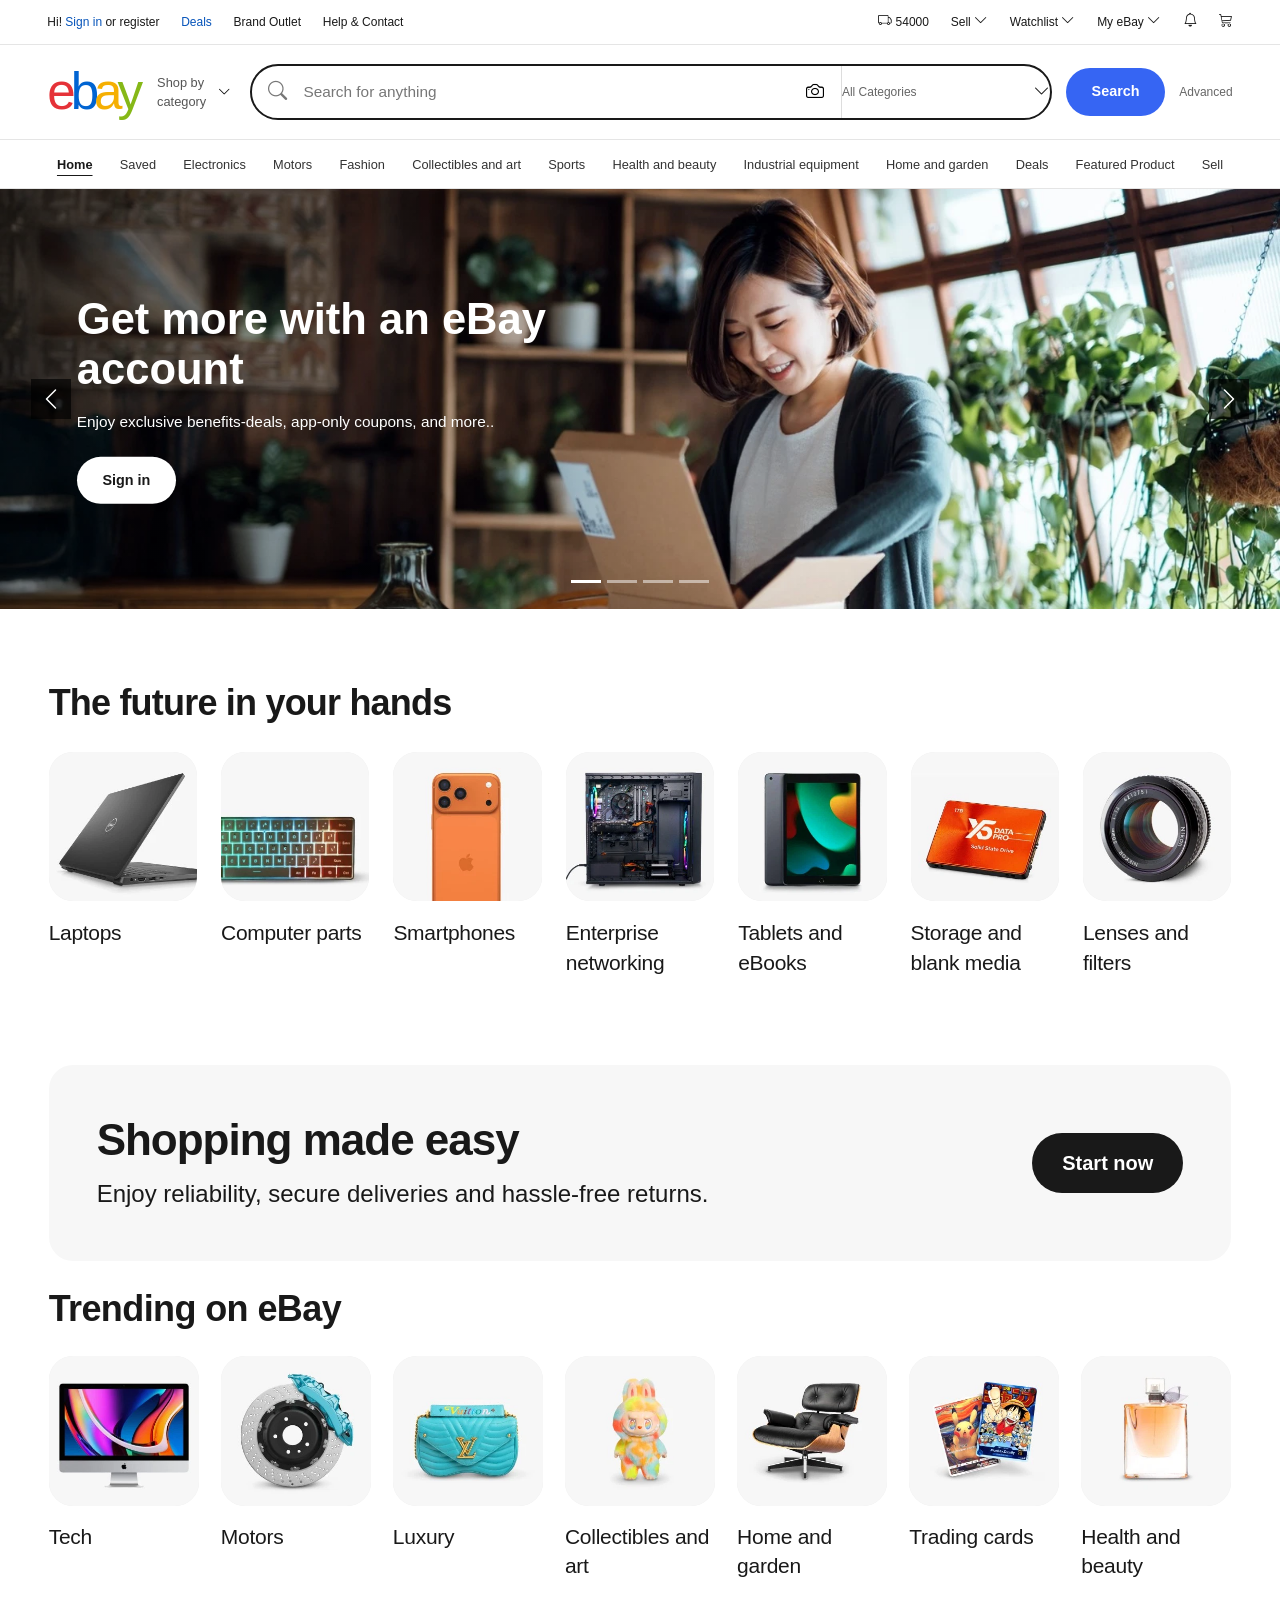
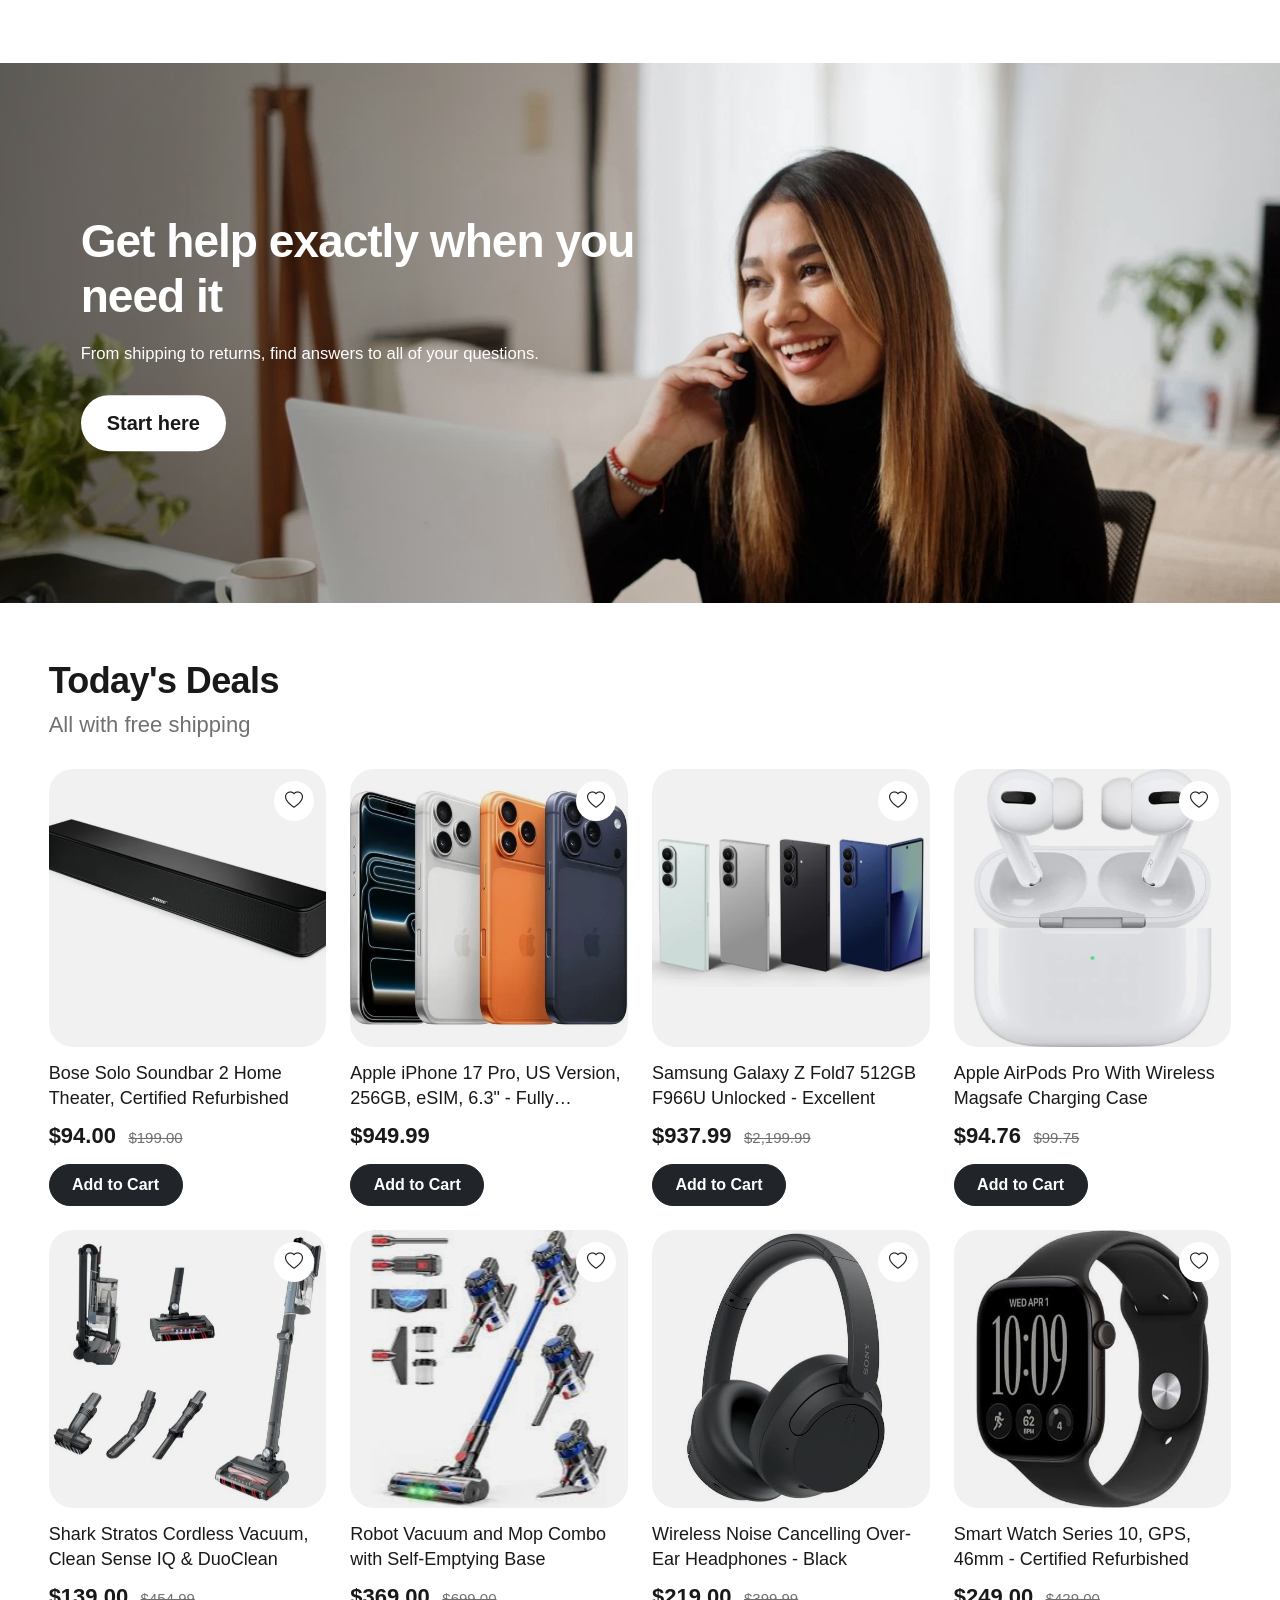
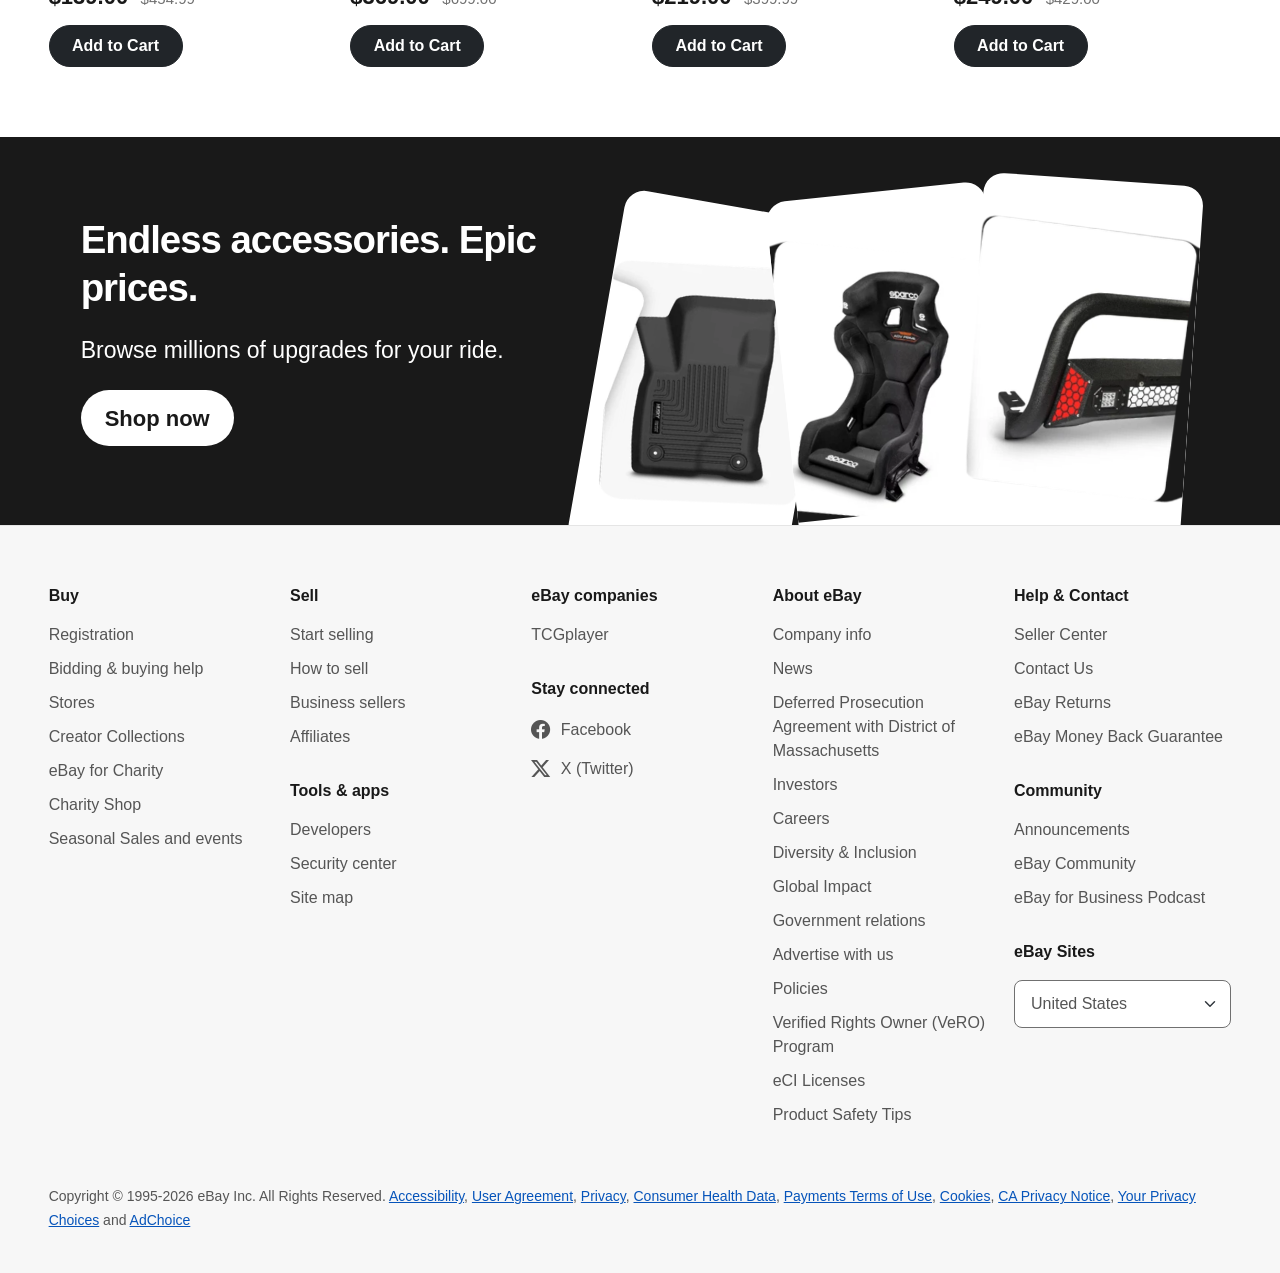
==== midterm/ASSIGNMENT 2/index.html @ c59de311 "[200~Task 1 - Mega-menu in your existing navbar" ====
<!doctype html>
<html lang="en">

<head>
  <meta charset="UTF-8" />

  <!-- Makes the page fit phone screens properly -->
  <meta name="viewport" content="width=device-width, initial-scale=1.0" />

  <!-- Text shown on the browser tab -->
  <title>eBay Header Design</title>

  <!-- Bootstrap: ready-made styles for the grid, navbar, carousel and buttons -->
  <link href="https://cdn.jsdelivr.net/npm/bootstrap@5.3.3/dist/css/bootstrap.min.css" rel="stylesheet" />

  <!-- Bootstrap Icons: the small icons (cart, bell, heart, etc.) -->
  <link rel="stylesheet" href="https://cdn.jsdelivr.net/npm/bootstrap-icons@1.11.3/font/bootstrap-icons.min.css" />

  <!-- Our own styles (all the custom design lives in this file) -->
  <link rel="stylesheet" href="style.css" />
</head>

<body>

  <!-- ===============================
       1. TOP BAR (sign in, deals, cart)
  ================================ -->
  <div class="top-bar">

    <!-- Left side links -->
    <div class="top-left">
      <span>Hi! <a href="#">Sign in</a> or <a href="#">register</a></span>
      <a href="index.html#deals">Deals</a>
      <a href="#">Brand Outlet</a>
      <a href="#">Help &amp; Contact</a>
    </div>

    <!-- Right side links and icons -->
    <div class="top-right">
      <span><i class="bi bi-truck"></i> 54000</span>
      <a href="#">Sell <i class="bi bi-chevron-down"></i></a>
      <a href="#">Watchlist <i class="bi bi-chevron-down"></i></a>
      <a href="#">My eBay <i class="bi bi-chevron-down"></i></a>
      <a href="#" aria-label="Notifications"><i class="bi bi-bell"></i></a>
      <a href="#" aria-label="Shopping cart"><i class="bi bi-cart3"></i></a>
    </div>
  </div>


  <!-- ===============================
       2. MAIN HEADER (logo + search)
  ================================ -->
  <div class="main-header">

    <!-- Logo: each letter has its own colour class -->
    <a href="index.html" class="ebay-logo" aria-label="eBay home">
      <span class="red">e</span><span class="blue">b</span><span class="yellow">a</span><span class="green">y</span>
    </a>

    <!-- "Shop by category" button -->
    <button class="category-button">
      <span>Shop by<br />category</span>
      <i class="bi bi-chevron-down"></i>
    </button>

    <!-- Search form -->
    <form class="search-area" action="#">

      <!-- The rounded search box (icon, text field, camera, dropdown) -->
      <div class="search-box">
        <i class="bi bi-search search-icon"></i>

        <input type="search" placeholder="Search for anything" aria-label="Search for anything" />

        <button type="button" class="camera-button" aria-label="Search by image">
          <i class="bi bi-camera"></i>
        </button>

        <select aria-label="Select category">
          <option>All Categories</option>
          <option>Electronics</option>
          <option>Fashion</option>
          <option>Home and Garden</option>
          <option>Sports</option>
        </select>

        <i class="bi bi-chevron-down select-arrow"></i>
      </div>

      <!-- Blue search button and the "Advanced" link -->
      <button type="submit" class="search-button">Search</button>
      <a href="#" class="advanced-link">Advanced</a>
    </form>
  </div>


  <!-- ===============================
       3. NAVIGATION BAR
       Full row on big screens, hamburger menu on tablets and phones
  ================================ -->
  <nav class="navbar navbar-expand-xl main-navbar" aria-label="Main navigation">
    <div class="container-fluid">

      <!-- The word "Menu" (only shown on small screens) -->
      <span class="navbar-text d-xl-none fw-bold">Menu</span>

      <!-- Hamburger button (only shown on small screens) -->
      <button class="navbar-toggler" type="button" data-bs-toggle="collapse"
        data-bs-target="#mainNavMenu" aria-controls="mainNavMenu"
        aria-expanded="false" aria-label="Toggle navigation">
        <span class="navbar-toggler-icon"></span>
      </button>

      <!-- The links. They hide inside the hamburger on small screens -->
      <div class="collapse navbar-collapse" id="mainNavMenu">
        <ul class="navbar-nav w-100 justify-content-xl-between">
          <!-- "active" underlines the page we are currently on -->
          <li class="nav-item"><a class="nav-link active" aria-current="page" href="index.html">Home</a></li>
          <li class="nav-item"><a class="nav-link" href="#">Saved</a></li>
          <li class="nav-item"><a class="nav-link" href="#">Electronics</a></li>
          <li class="nav-item"><a class="nav-link" href="#">Motors</a></li>
          <li class="nav-item"><a class="nav-link" href="#">Fashion</a></li>
          <li class="nav-item"><a class="nav-link" href="#">Collectibles and art</a></li>
          <li class="nav-item"><a class="nav-link" href="#">Sports</a></li>
          <li class="nav-item"><a class="nav-link" href="#">Health and beauty</a></li>
          <li class="nav-item"><a class="nav-link" href="#">Industrial equipment</a></li>
          <li class="nav-item"><a class="nav-link" href="#">Home and garden</a></li>
          <li class="nav-item"><a class="nav-link" href="index.html#deals">Deals</a></li>
          <li class="nav-item"><a class="nav-link" href="product.html">Featured Product</a></li>
          <li class="nav-item"><a class="nav-link" href="#">Sell</a></li>
        </ul>
      </div>
    </div>
  </nav>


  <!-- ===============================
       4. IMAGE SLIDER (carousel)
       Changes slide automatically every 3 seconds
  ================================ -->
  <section class="hero-slider">
    <div id="ebayCarousel" class="carousel slide" data-bs-ride="carousel" data-bs-interval="3000">

      <!-- The little dots at the bottom (one per slide) -->
      <div class="carousel-indicators">
        <button type="button" data-bs-target="#ebayCarousel" data-bs-slide-to="0" class="active" aria-current="true" aria-label="Slide 1"></button>
        <button type="button" data-bs-target="#ebayCarousel" data-bs-slide-to="1" aria-label="Slide 2"></button>
        <button type="button" data-bs-target="#ebayCarousel" data-bs-slide-to="2" aria-label="Slide 3"></button>
        <button type="button" data-bs-target="#ebayCarousel" data-bs-slide-to="3" aria-label="Slide 4"></button>
      </div>

      <!-- The slides -->
      <div class="carousel-inner">

        <!-- Slide 1 (the one with class "active" is shown first) -->
        <div class="carousel-item active">
          <div class="slide">
            <img src="assets/img1.webp" class="d-block w-100" alt="Featured shopping deals" />
            <!-- Dark layer so the white text is easy to read -->
            <div class="overlay"></div>
            <!-- Text and button on top of the image -->
            <div class="slide-content light-text">
              <h2>Get more with an eBay account</h2>
              <p>Enjoy exclusive benefits-deals, app-only coupons, and more..</p>
              <a href="#" class="slide-btn btn-white-pill">Sign in</a>
            </div>
          </div>
        </div>

        <!-- Slide 2 -->
        <div class="carousel-item">
          <div class="slide">
            <img src="assets/img2.webp" class="d-block w-100" alt="Featured shopping deals" />
            <div class="overlay"></div>
            <div class="slide-content light-text">
              <h2>10% off used parts and more</h2>
              <p>Score savings on select used gear for your ride.</p>
              <a href="#" class="slide-btn btn-white-pill">Get the coupon</a>
            </div>
          </div>
        </div>

        <!-- Slide 3 -->
        <div class="carousel-item">
          <div class="slide">
            <img src="assets/img3.webp" class="d-block w-100" alt="Featured shopping deals" />
            <div class="overlay"></div>
            <div class="slide-content light-text">
              <h2>10% off used parts and more</h2>
              <p>Score savings on select used gear for your ride.</p>
              <a href="#" class="slide-btn btn-white-pill">Get the coupon</a>
            </div>
          </div>
        </div>

        <!-- Slide 4 -->
        <div class="carousel-item">
          <div class="slide">
            <img src="assets/img5.webp" class="d-block w-100" alt="Featured shopping deals" />
            <div class="overlay"></div>
            <div class="slide-content light-text">
              <h2>There's a deal for you, too</h2>
              <p>Don't miss a chance to save on items you've been looking for.</p>
              <a href="#" class="slide-btn btn-white-pill">Explore now</a>
            </div>
          </div>
        </div>
      </div>

      <!-- Left arrow -->
      <button class="carousel-control-prev" type="button" data-bs-target="#ebayCarousel" data-bs-slide="prev">
        <span class="carousel-control-prev-icon" aria-hidden="true"></span>
        <span class="visually-hidden">Previous</span>
      </button>

      <!-- Right arrow -->
      <button class="carousel-control-next" type="button" data-bs-target="#ebayCarousel" data-bs-slide="next">
        <span class="carousel-control-next-icon" aria-hidden="true"></span>
        <span class="visually-hidden">Next</span>
      </button>
    </div>
  </section>


  <!-- ===============================
       5. "THE FUTURE IN YOUR HANDS" (7 category pictures)
       Each category = image box + name
  ================================ -->
  <section class="future-section">
    <h2 class="future-title">The future in your hands</h2>

    <div class="future-categories">

      <a href="#" class="future-category">
        <div class="future-image"><img src="assets/p1.webp" alt="Laptops"></div>
        <h3>Laptops</h3>
      </a>

      <a href="#" class="future-category">
        <div class="future-image"><img src="assets/p2.webp" alt="Computer parts"></div>
        <h3>Computer parts</h3>
      </a>

      <a href="#" class="future-category">
        <div class="future-image"><img src="assets/p3.webp" alt="Smartphones"></div>
        <h3>Smartphones</h3>
      </a>

      <a href="#" class="future-category">
        <div class="future-image"><img src="assets/p4.webp" alt="Enterprise networking"></div>
        <h3>Enterprise networking</h3>
      </a>

      <a href="#" class="future-category">
        <div class="future-image"><img src="assets/p5.webp" alt="Tablets and eBooks"></div>
        <h3>Tablets and eBooks</h3>
      </a>

      <a href="#" class="future-category">
        <div class="future-image"><img src="assets/p6.webp" alt="Storage and blank media"></div>
        <h3>Storage and blank media</h3>
      </a>

      <a href="#" class="future-category">
        <div class="future-image"><img src="assets/p7.webp" alt="Lenses and filters"></div>
        <h3>Lenses and filters</h3>
      </a>

    </div>
  </section>


  <!-- ===============================
       6. "SHOPPING MADE EASY" grey banner
  ================================ -->
  <section class="shopping-section">
    <div class="shopping-banner">

      <div class="shopping-text">
        <h2>Shopping made easy</h2>
        <p>Enjoy reliability, secure deliveries and hassle-free returns.</p>
      </div>

      <a href="#" class="shopping-button">Start now</a>
    </div>
  </section>


  <!-- ===============================
       7. "TRENDING ON EBAY" (7 category pictures)
  ================================ -->
  <section class="trending-section">
    <h2 class="trending-title">Trending on eBay</h2>

    <div class="trending-grid">

      <a href="#" class="trending-card">
        <div class="trending-image"><img src="assets/Tech.webp" alt="Tech"></div>
        <h3>Tech</h3>
      </a>

      <a href="#" class="trending-card">
        <div class="trending-image"><img src="assets/motors.webp" alt="Motors"></div>
        <h3>Motors</h3>
      </a>

      <a href="#" class="trending-card">
        <div class="trending-image"><img src="assets/luxuary.webp" alt="Luxury"></div>
        <h3>Luxury</h3>
      </a>

      <a href="#" class="trending-card">
        <div class="trending-image"><img src="assets/collectibles.webp" alt="Collectibles and art"></div>
        <h3>Collectibles and art</h3>
      </a>

      <a href="#" class="trending-card">
        <div class="trending-image"><img src="assets/home.webp" alt="Home and garden"></div>
        <h3>Home and garden</h3>
      </a>

      <a href="#" class="trending-card">
        <div class="trending-image"><img src="assets/cards.webp" alt="Trading cards"></div>
        <h3>Trading cards</h3>
      </a>

      <a href="#" class="trending-card">
        <div class="trending-image"><img src="assets/beauty.webp" alt="Health and beauty"></div>
        <h3>Health and beauty</h3>
      </a>

    </div>
  </section>


  <!-- ===============================
       8. "GET HELP" BANNER (photo with text on top)
  ================================ -->
  <section class="help-banner">

    <!-- Background photo -->
    <img src="assets/Banner.webp" class="help-banner-img"
      alt="Smiling woman talking on the phone in front of a laptop" />

    <!-- Dark layer so the white text stays readable -->
    <div class="help-banner-overlay"></div>

    <!-- Text on top of the photo -->
    <div class="help-banner-content">
      <h2>Get help exactly when you need it</h2>
      <p>From shipping to returns, find answers to all of your questions.</p>
      <a href="#" class="help-banner-button">Start here</a>
    </div>
  </section>


  <!-- ===============================
       9. TODAY'S DEALS
       Bootstrap grid: 2 columns on phones, 3 on tablets, 4 on desktop
       (id="deals" lets the "Deals" links jump to this section)
  ================================ -->
  <section class="deals-section" id="deals">
    <h2 class="deals-title">Today's Deals</h2>
    <p class="deals-subtitle">All with free shipping</p>

    <div class="row row-cols-2 row-cols-md-3 row-cols-lg-4 g-3 g-md-4">

      <!-- Deal 1 (every deal card has the same parts:
           image + heart button, name, price, Add to Cart button) -->
      <div class="col">
        <div class="deal-card">
          <div class="deal-image">
            <a href="product.html"><img src="assets/a/p1.webp" alt="Bose Solo Soundbar 2" /></a>
            <button class="deal-heart" type="button" aria-label="Add to watchlist"><i class="bi bi-heart"></i></button>
          </div>
          <h3 class="deal-name">
            <a href="product.html">Bose Solo Soundbar 2 Home Theater, Certified Refurbished</a>
          </h3>
          <p class="deal-price">
            <span class="deal-current">$94.00</span>
            <span class="deal-old">$199.00</span>
          </p>
          <button class="btn btn-dark rounded-pill deal-cart-btn" type="button">Add to Cart</button>
        </div>
      </div>

      <!-- Deal 2 (no old price, so no crossed-out number) -->
      <div class="col">
        <div class="deal-card">
          <div class="deal-image">
            <a href="product.html"><img src="assets/a/p2.webp" alt="Apple iPhone 17 Pro" /></a>
            <button class="deal-heart" type="button" aria-label="Add to watchlist"><i class="bi bi-heart"></i></button>
          </div>
          <h3 class="deal-name">
            <a href="product.html">Apple iPhone 17 Pro, US Version, 256GB, eSIM, 6.3" - Fully Unlocked</a>
          </h3>
          <p class="deal-price">
            <span class="deal-current">$949.99</span>
          </p>
          <button class="btn btn-dark rounded-pill deal-cart-btn" type="button">Add to Cart</button>
        </div>
      </div>

      <!-- Deal 3 -->
      <div class="col">
        <div class="deal-card">
          <div class="deal-image">
            <a href="product.html"><img src="assets/a/p3.webp" alt="Samsung Galaxy Z Fold7" /></a>
            <button class="deal-heart" type="button" aria-label="Add to watchlist"><i class="bi bi-heart"></i></button>
          </div>
          <h3 class="deal-name">
            <a href="product.html">Samsung Galaxy Z Fold7 512GB F966U Unlocked - Excellent</a>
          </h3>
          <p class="deal-price">
            <span class="deal-current">$937.99</span>
            <span class="deal-old">$2,199.99</span>
          </p>
          <button class="btn btn-dark rounded-pill deal-cart-btn" type="button">Add to Cart</button>
        </div>
      </div>

      <!-- Deal 4 -->
      <div class="col">
        <div class="deal-card">
          <div class="deal-image">
            <a href="product.html"><img src="assets/a/p4.webp" alt="Apple AirPods Pro" /></a>
            <button class="deal-heart" type="button" aria-label="Add to watchlist"><i class="bi bi-heart"></i></button>
          </div>
          <h3 class="deal-name">
            <a href="product.html">Apple AirPods Pro With Wireless Magsafe Charging Case</a>
          </h3>
          <p class="deal-price">
            <span class="deal-current">$94.76</span>
            <span class="deal-old">$99.75</span>
          </p>
          <button class="btn btn-dark rounded-pill deal-cart-btn" type="button">Add to Cart</button>
        </div>
      </div>

      <!-- Deal 5 -->
      <div class="col">
        <div class="deal-card">
          <div class="deal-image">
            <a href="product.html"><img src="assets/a/p5.webp" alt="Shark Stratos Cordless Vacuum" /></a>
            <button class="deal-heart" type="button" aria-label="Add to watchlist"><i class="bi bi-heart"></i></button>
          </div>
          <h3 class="deal-name">
            <a href="product.html">Shark Stratos Cordless Vacuum, Clean Sense IQ &amp; DuoClean</a>
          </h3>
          <p class="deal-price">
            <span class="deal-current">$139.00</span>
            <span class="deal-old">$454.99</span>
          </p>
          <button class="btn btn-dark rounded-pill deal-cart-btn" type="button">Add to Cart</button>
        </div>
      </div>

      <!-- Deal 6 -->
      <div class="col">
        <div class="deal-card">
          <div class="deal-image">
            <a href="product.html"><img src="assets/a/p6.jpg" alt="Robot Vacuum" /></a>
            <button class="deal-heart" type="button" aria-label="Add to watchlist"><i class="bi bi-heart"></i></button>
          </div>
          <h3 class="deal-name">
            <a href="product.html">Robot Vacuum and Mop Combo with Self-Emptying Base</a>
          </h3>
          <p class="deal-price">
            <span class="deal-current">$369.00</span>
            <span class="deal-old">$699.00</span>
          </p>
          <button class="btn btn-dark rounded-pill deal-cart-btn" type="button">Add to Cart</button>
        </div>
      </div>

      <!-- Deal 7 -->
      <div class="col">
        <div class="deal-card">
          <div class="deal-image">
            <a href="product.html"><img src="assets/a/p9.jpg" alt="Wireless Headphones" /></a>
            <button class="deal-heart" type="button" aria-label="Add to watchlist"><i class="bi bi-heart"></i></button>
          </div>
          <h3 class="deal-name">
            <a href="product.html">Wireless Noise Cancelling Over-Ear Headphones - Black</a>
          </h3>
          <p class="deal-price">
            <span class="deal-current">$219.00</span>
            <span class="deal-old">$399.99</span>
          </p>
          <button class="btn btn-dark rounded-pill deal-cart-btn" type="button">Add to Cart</button>
        </div>
      </div>

      <!-- Deal 8 -->
      <div class="col">
        <div class="deal-card">
          <div class="deal-image">
            <a href="product.html"><img src="assets/a/p8.jpg" alt="Smart Watch" /></a>
            <button class="deal-heart" type="button" aria-label="Add to watchlist"><i class="bi bi-heart"></i></button>
          </div>
          <h3 class="deal-name">
            <a href="product.html">Smart Watch Series 10, GPS, 46mm - Certified Refurbished</a>
          </h3>
          <p class="deal-price">
            <span class="deal-current">$249.00</span>
            <span class="deal-old">$429.00</span>
          </p>
          <button class="btn btn-dark rounded-pill deal-cart-btn" type="button">Add to Cart</button>
        </div>
      </div>

    </div>
  </section>


  <!-- ===============================
       10. CAR ACCESSORIES BANNER (just above the footer)
  ================================ -->
  <section class="auto-banner">

    <!-- Text on the left -->
    <div class="auto-banner-content">
      <h2>Endless accessories. Epic prices.</h2>
      <p>Browse millions of upgrades for your ride.</p>
      <a href="#" class="auto-shop-button">Shop now</a>
    </div>

    <!-- Three tilted product cards on the right -->
    <div class="auto-products">
      <div class="auto-product auto-product-one"><img src="assets/floor_mat.png" alt="Automotive accessory"></div>
      <div class="auto-product auto-product-two"><img src="assets/seat.png" alt="Car floor mats"></div>
      <div class="auto-product auto-product-three"><img src="assets/bull_bar.png" alt="Vehicle front accessories"></div>
    </div>
  </section>


  <!-- ===============================
       11. FOOTER
       Bootstrap grid: 1 column on phones, 2 on tablets, 5 on desktop
  ================================ -->
  <footer class="site-footer">

    <div class="row row-cols-1 row-cols-sm-2 row-cols-lg-5 g-4">

      <!-- Column 1: Buy -->
      <div class="col">
        <h3 class="footer-heading">Buy</h3>
        <ul class="footer-links">
          <li><a href="#">Registration</a></li>
          <li><a href="#">Bidding &amp; buying help</a></li>
          <li><a href="#">Stores</a></li>
          <li><a href="#">Creator Collections</a></li>
          <li><a href="#">eBay for Charity</a></li>
          <li><a href="#">Charity Shop</a></li>
          <li><a href="#">Seasonal Sales and events</a></li>
        </ul>
      </div>

      <!-- Column 2: Sell + Tools & apps -->
      <div class="col">
        <h3 class="footer-heading">Sell</h3>
        <ul class="footer-links">
          <li><a href="#">Start selling</a></li>
          <li><a href="#">How to sell</a></li>
          <li><a href="#">Business sellers</a></li>
          <li><a href="#">Affiliates</a></li>
        </ul>

        <h3 class="footer-heading footer-heading-spaced">Tools &amp; apps</h3>
        <ul class="footer-links">
          <li><a href="#">Developers</a></li>
          <li><a href="#">Security center</a></li>
          <li><a href="#">Site map</a></li>
        </ul>
      </div>

      <!-- Column 3: eBay companies + Stay connected -->
      <div class="col">
        <h3 class="footer-heading">eBay companies</h3>
        <ul class="footer-links">
          <li><a href="#">TCGplayer</a></li>
        </ul>

        <h3 class="footer-heading footer-heading-spaced">Stay connected</h3>
        <ul class="footer-links">
          <li><a href="#"><i class="bi bi-facebook footer-social-icon"></i> Facebook</a></li>
          <li><a href="#"><i class="bi bi-twitter-x footer-social-icon"></i> X (Twitter)</a></li>
        </ul>
      </div>

      <!-- Column 4: About eBay -->
      <div class="col">
        <h3 class="footer-heading">About eBay</h3>
        <ul class="footer-links">
          <li><a href="#">Company info</a></li>
          <li><a href="#">News</a></li>
          <li><a href="#">Deferred Prosecution Agreement with District of Massachusetts</a></li>
          <li><a href="#">Investors</a></li>
          <li><a href="#">Careers</a></li>
          <li><a href="#">Diversity &amp; Inclusion</a></li>
          <li><a href="#">Global Impact</a></li>
          <li><a href="#">Government relations</a></li>
          <li><a href="#">Advertise with us</a></li>
          <li><a href="#">Policies</a></li>
          <li><a href="#">Verified Rights Owner (VeRO) Program</a></li>
          <li><a href="#">eCI Licenses</a></li>
          <li><a href="#">Product Safety Tips</a></li>
        </ul>
      </div>

      <!-- Column 5: Help & Contact + Community + eBay Sites -->
      <div class="col">
        <h3 class="footer-heading">Help &amp; Contact</h3>
        <ul class="footer-links">
          <li><a href="#">Seller Center</a></li>
          <li><a href="#">Contact Us</a></li>
          <li><a href="#">eBay Returns</a></li>
          <li><a href="#">eBay Money Back Guarantee</a></li>
        </ul>

        <h3 class="footer-heading footer-heading-spaced">Community</h3>
        <ul class="footer-links">
          <li><a href="#">Announcements</a></li>
          <li><a href="#">eBay Community</a></li>
          <li><a href="#">eBay for Business Podcast</a></li>
        </ul>

        <h3 class="footer-heading footer-heading-spaced">eBay Sites</h3>
        <select class="form-select footer-country" aria-label="Choose your country">
          <option>United States</option>
          <option>United Kingdom</option>
          <option>Canada</option>
          <option>Australia</option>
          <option>Germany</option>
        </select>
      </div>

    </div>

    <!-- Copyright line at the very bottom -->
    <p class="footer-copyright">
      Copyright &copy; 1995-2026 eBay Inc. All Rights Reserved.
      <a href="#">Accessibility</a>,
      <a href="#">User Agreement</a>,
      <a href="#">Privacy</a>,
      <a href="#">Consumer Health Data</a>,
      <a href="#">Payments Terms of Use</a>,
      <a href="#">Cookies</a>,
      <a href="#">CA Privacy Notice</a>,
      <a href="#">Your Privacy Choices</a>
      and <a href="#">AdChoice</a>
    </p>
  </footer>

  <!-- Bootstrap JavaScript: makes the hamburger menu and carousel work -->
  <script src="https://cdn.jsdelivr.net/npm/bootstrap@5.3.3/dist/js/bootstrap.bundle.min.js"></script>
</body>
</html>
---- midterm/ASSIGNMENT 2/style.css ----
/* =========================================
   1. GENERAL SETTINGS
   Rules that apply to the whole website
========================================= */

/* Makes width/height include padding and border (easier sizing) */
* {
  box-sizing: border-box;
}

body {
  margin: 0;                                /* remove default page margin */
  font-family: Arial, Helvetica, sans-serif;
  color: #191919;                           /* dark grey text */
  background: #fff;
  max-width: 100%;
}

/* Links take the colour of their parent and have no underline... */
a {
  color: inherit;
  text-decoration: none;
}

/* ...until you hover over them */
a:hover {
  text-decoration: underline;
}

/* Buttons, inputs and dropdowns use the same font as the page */
button,
input,
select {
  font: inherit;
}

/* The three header parts always stretch the full width */
.top-bar,
.main-header,
.main-navbar {
  width: 100%;
  min-width: 0;
}


/* =========================================
   2. TOP BAR (sign in, deals, cart)
========================================= */

.top-bar {
  min-height: 2.8rem;
  padding: 0.6rem 3.7%;

  /* Put left links and right links on one row, spread apart */
  display: flex;
  align-items: center;
  justify-content: space-between;
  flex-wrap: wrap;
  gap: 0.75rem;

  border-bottom: 1px solid #e5e5e5;
  font-size: clamp(0.75rem, 0.9vw, 1rem);   /* text size grows/shrinks with screen */
}

.top-left,
.top-right {
  display: flex;
  align-items: center;
  flex-wrap: wrap;
  gap: clamp(0.6rem, 1.7vw, 2rem);          /* space between links */
}

/* The "Sign in" link is blue */
.top-left a:first-of-type {
  color: #0654ba;
}

.top-right i {
  font-size: 1.15em;
}

/* Small laptops and tablets */
@media (max-width: 65rem) {
  .top-bar {
    padding-inline: 3%;
  }
}

/* Phones: stack left and right links on top of each other */
@media (max-width: 40rem) {
  .top-bar {
    align-items: flex-start;
    flex-direction: column;
  }

  .top-left,
  .top-right {
    gap: 0.8rem;
  }
}

/* Very narrow phones */
@media (max-width: 22rem) {
  .top-left,
  .top-right {
    gap: 0.5rem;
    font-size: 0.75rem;
  }
}


/* =========================================
   3. MAIN HEADER (logo, category button, search)
========================================= */

.main-header {
  padding: 1.2rem 3.7%;
  display: flex;
  align-items: center;
  gap: clamp(0.75rem, 1.5vw, 1.5rem);
  border-bottom: 1px solid #e5e5e5;
}

/* ----- eBay logo ----- */
.ebay-logo {
  display: flex;
  align-items: center;
  flex-shrink: 0;                           /* never let the logo get squashed */

  font-size: clamp(2.5rem, 4vw, 4.5rem);
  font-weight: 500;
  letter-spacing: -0.1em;                   /* pulls the letters closer */
  line-height: 1;
}

/* Each letter has its own brand colour */
.ebay-logo .red    { color: #e53238; }
.ebay-logo .blue   { color: #0064d2; }
.ebay-logo .yellow { color: #f5af02; }
.ebay-logo .green  { color: #86b817; }

/* ----- "Shop by category" button ----- */
.category-button {
  display: flex;
  align-items: center;
  gap: 0.75rem;
  flex-shrink: 0;

  padding: 0;
  border: none;
  background: #fff;
  color: #555;
  font-size: clamp(0.8rem, 1vw, 1rem);
  text-align: left;
  cursor: pointer;
}

.category-button i {
  color: #000;
}

/* ----- Search area (box + button + Advanced link) ----- */
.search-area {
  display: flex;
  align-items: center;
  gap: clamp(0.5rem, 1.1vw, 1.25rem);
  flex: 1 1 0;                              /* takes all the remaining space */
  min-width: 0;
}

/* The rounded white search box with a dark border */
.search-box {
  display: flex;
  align-items: center;
  flex: 1 1 0;
  min-width: 0;
  min-height: 3.5rem;

  border: 2px solid #191919;
  border-radius: 100vw;                     /* fully rounded ends */
  overflow: hidden;
}

/* Magnifying glass icon */
.search-icon {
  flex-shrink: 0;
  margin: 0 1rem;
  color: #777;
  font-size: 1.2rem;
}

/* The text field the user types into */
.search-box input {
  flex: 1 1 0;
  width: 0;
  min-width: 0;
  padding: 0.5rem 0;

  border: none;
  outline: none;
  background: transparent;
  font-size: clamp(0.9rem, 1.2vw, 1.4rem);
}

.search-box input::placeholder {
  color: #777;
  opacity: 1;
}

/* Camera button (search by image) */
.camera-button {
  align-self: stretch;                      /* as tall as the search box */
  flex-shrink: 0;

  padding: 0 clamp(0.6rem, 1.3vw, 1.5rem);
  border: none;
  border-right: 1px solid #ddd;             /* thin line on its right side */
  background: #fff;
  font-size: clamp(1rem, 1.4vw, 1.5rem);
  cursor: pointer;
}

/* "All Categories" dropdown inside the search box */
.search-box select {
  width: 100%;
  min-width: 0;
  max-width: 12rem;

  border: none;
  outline: none;
  appearance: none;                         /* hides the browser's own arrow */
  background: #fff;
  color: #666;
  font-size: clamp(0.75rem, 0.9vw, 1rem);
  cursor: pointer;
}

/* Our own arrow icon for the dropdown (clicks pass through it) */
.select-arrow {
  flex-shrink: 0;
  pointer-events: none;
}

/* Blue "Search" button */
.search-button {
  flex: 0 1 auto;
  min-width: max-content;

  padding: 0.9em clamp(1rem, 2vw, 2.2rem);
  border: none;
  border-radius: 100vw;
  background: #3665f3;
  color: #fff;
  font-size: clamp(0.9rem, 1.1vw, 1.25rem);
  font-weight: bold;
  cursor: pointer;
}

.search-button:hover {
  background: #2454d8;                      /* darker blue on hover */
}

/* "Advanced" link */
.advanced-link {
  flex-shrink: 0;
  color: #666;
  font-size: clamp(0.75rem, 0.9vw, 1rem);
  white-space: nowrap;                      /* never wrap onto two lines */
}

/* Small laptops and tablets: search drops to its own full-width row */
@media (max-width: 65rem) {
  .main-header {
    flex-wrap: wrap;
  }

  .search-area {
    flex-basis: 100%;
  }
}

/* Phones */
@media (max-width: 40rem) {
  .main-header {
    gap: 1rem;
    padding: 1rem 4%;
  }

  .ebay-logo {
    font-size: clamp(2.5rem, 12vw, 3.5rem);
  }

  .category-button {
    font-size: 0.85rem;
  }

  .search-area {
    flex-wrap: wrap;
    gap: 0.65rem;
  }

  .search-box {
    flex-basis: 100%;
    min-height: 3rem;
  }

  .search-icon {
    margin-inline: 0.75rem;
  }

  .search-box input {
    font-size: 1rem;
  }

  .camera-button {
    padding-inline: 0.75rem;
  }

  .search-box select {
    max-width: 6.5rem;
    font-size: 0.75rem;
  }

  .search-button {
    flex: 1 1 auto;
  }

  .advanced-link {
    font-size: 0.85rem;
  }
}

/* Very narrow phones */
@media (max-width: 22rem) {
  .search-icon {
    margin-inline: 0.6rem;
  }

  .search-box input {
    font-size: 0.85rem;
  }
}


/* =========================================
   4. NAVIGATION BAR (Bootstrap navbar)
========================================= */

.main-navbar {
  padding: 0.4rem 3.7%;
  border-bottom: 1px solid #e5e5e5;

  /* Bootstrap colour settings for this navbar */
  --bs-navbar-color: #333;
  --bs-navbar-hover-color: #0654ba;
  --bs-navbar-active-color: #191919;
  --bs-navbar-nav-link-padding-x: 0.6rem;
}

/* Line the navbar up with the header above it */
.main-navbar > .container-fluid {
  padding-inline: 0;
}

.main-navbar .nav-link {
  font-size: clamp(0.8rem, 1vw, 1.05rem);
  white-space: nowrap;
}

/* The page we are on gets bold text and an underline */
.main-navbar .nav-link.active {
  font-weight: 700;
  text-decoration: underline;
  text-underline-offset: 6px;
}

/* Hamburger button styling */
.main-navbar .navbar-toggler {
  border-color: #191919;
}

.main-navbar .navbar-toggler:focus {
  box-shadow: 0 0 0 0.2rem rgba(54, 101, 243, 0.35);   /* blue glow when clicked */
}

/* Small laptops and tablets */
@media (max-width: 65rem) {
  .main-navbar {
    padding-inline: 3%;
  }
}

/* Phones */
@media (max-width: 40rem) {
  .main-navbar {
    padding-inline: 4%;
  }
}

/* When the hamburger menu is used (below the XL breakpoint) */
@media (max-width: 1199.98px) {
  .main-navbar .navbar-collapse {
    margin-top: 0.5rem;
    border-top: 1px solid #e5e5e5;
  }

  .main-navbar .nav-link {
    padding: 0.7rem 0.25rem;
    font-size: 1rem;
    border-bottom: 1px solid #f0f0f0;
  }
}


/* =========================================
   5. IMAGE SLIDER (carousel)
========================================= */

/* Make the slider touch the edges of the screen */
.hero-slider {
  max-width: none;
  margin: 0;
  padding: 0;
}

.hero-slider .carousel {
  overflow: hidden;
  border-radius: 0;
}

/* Slide images: fixed height, cropped to fill the space */
.hero-slider .carousel-item img {
  display: block;
  width: 100%;
  height: 420px;
  object-fit: cover;
}

/* Left and right arrow areas */
.hero-slider .carousel-control-prev,
.hero-slider .carousel-control-next {
  width: 8%;
  opacity: 1;                               /* always visible */
  z-index: 2;
}

/* The arrow icons: dark square boxes */
.hero-slider .carousel-control-prev-icon,
.hero-slider .carousel-control-next-icon {
  width: 40px;
  height: 40px;
  background-color: rgba(0, 0, 0, 0.65);
  background-size: 60%;
  border-radius: 0;
}

/* Wrapper around one slide (lets text sit on top of the image) */
.hero-slider .slide {
  position: relative;
  overflow: hidden;
}

/* Dark fade on the left so the white text is readable */
.hero-slider .overlay {
  position: absolute;
  inset: 0;                                 /* cover the whole slide */
  background: linear-gradient(90deg, rgba(0, 0, 0, 0.45), rgba(0, 0, 0, 0) 65%);
  z-index: 1;
}

/* Text block on top of the image */
.slide-content {
  position: absolute;
  top: 50%;
  left: 6%;
  transform: translateY(-50%);              /* centers it vertically */
  max-width: 45%;
  z-index: 2;                               /* above the dark overlay */
  text-align: left;
}

.slide-content h2 {
  margin: 0 0 1rem;
  font-size: clamp(1.6rem, 3.4vw, 3.4rem);
  font-weight: 800;
  line-height: 1.15;
}

.slide-content p {
  margin: 0 0 1.5rem;
  font-size: clamp(0.9rem, 1.2vw, 1.25rem);
}

/* White text (used on photo slides) */
.light-text {
  color: #fff;
}

/* Slide button */
.slide-btn {
  display: inline-block;
  padding: 0.8rem 1.6rem;
  border-radius: 100vw;
  font-weight: 700;
  font-size: clamp(0.9rem, 1.1vw, 1.1rem);
}

.slide-btn:hover {
  text-decoration: none;
  opacity: 0.9;
}

/* White pill-shaped button with dark text */
.btn-white-pill {
  background: #fff;
  color: #191919;
}

/* Tablets */
@media (max-width: 991px) {
  .hero-slider .carousel-item img {
    height: 320px;
  }

  .slide-content {
    max-width: 55%;
  }
}

/* Phones */
@media (max-width: 576px) {
  .hero-slider {
    padding: 0 12px;
    margin: 15px auto;
  }

  .hero-slider .carousel-item img {
    height: 200px;
  }

  .slide-content {
    max-width: 90%;
    left: 5%;
  }

  .slide-content p {
    display: none;                          /* hide the small text to save space */
  }
}


/* =========================================
   6. "THE FUTURE IN YOUR HANDS" SECTION
========================================= */

.future-section {
  width: 100%;
  padding: 72px 3.8% 0;
  background: #fff;
}

.future-title {
  margin: 0 0 28px;
  color: #191919;
  font-size: 36px;
  font-weight: 700;
  line-height: 1.2;
  letter-spacing: -0.8px;
}

/* 7 equal columns on desktop */
.future-categories {
  display: grid;
  grid-template-columns: repeat(7, minmax(0, 1fr));
  column-gap: 24px;
  row-gap: 24px;
  width: 100%;
}

.future-category {
  display: block;
  min-width: 0;
  color: #191919;
  text-decoration: none;
}

.future-category:hover,
.future-category:focus {
  color: #191919;
  text-decoration: none;
}

/* Square grey box with rounded corners for each picture */
.future-image {
  width: 100%;
  aspect-ratio: 1 / 1;                      /* always a perfect square */
  overflow: hidden;
  border-radius: 24px;
  background: #ebebeb;
}

.future-image img {
  display: block;
  width: 100%;
  height: 100%;
  object-fit: contain;                      /* show the whole image, no cropping */
}

/* Category name under the picture */
.future-category h3 {
  margin: 17px 0 0;
  color: #191919;
  font-size: 21px;
  font-weight: 400;
  line-height: 1.45;
  letter-spacing: -0.3px;
}

/* Tablets: 4 columns */
@media (max-width: 1100px) {
  .future-section {
    padding: 48px 3% 0;
  }

  .future-title {
    font-size: 30px;
  }

  .future-categories {
    grid-template-columns: repeat(4, minmax(0, 1fr));
    gap: 24px 18px;
  }

  .future-category h3 {
    font-size: 18px;
    margin-top: 12px;
  }
}

/* Phones: one row that scrolls sideways, all 7 stay available */
@media (max-width: 600px) {
  .future-section {
    padding: 32px 20px 0;
  }

  .future-title {
    margin-bottom: 20px;
    font-size: 27px;
    letter-spacing: -0.5px;
  }

  .future-categories {
    grid-template-columns: repeat(7, 180px);
    gap: 16px;
    overflow-x: auto;                       /* scroll left/right */
    padding-bottom: 12px;
    scrollbar-width: thin;
    -webkit-overflow-scrolling: touch;
  }

  .future-image {
    border-radius: 18px;
  }

  .future-category h3 {
    margin-top: 12px;
    font-size: 17px;
    line-height: 1.4;
  }
}

/* Extra small phones */
@media (max-width: 360px) {
  .future-categories {
    grid-template-columns: repeat(7, 155px);
  }
}


/* =========================================
   7. "SHOPPING MADE EASY" BANNER
========================================= */

.shopping-section {
  width: 100%;
  padding: 0 3.8%;
  margin: 86px 0 0;
}

/* Light grey rounded box: text on the left, button on the right */
.shopping-banner {
  width: 100%;
  min-height: 196px;
  padding: 40px 48px;

  display: flex;
  align-items: center;
  justify-content: space-between;
  gap: 32px;

  background: #f7f7f7;
  border-radius: 24px;
}

.shopping-text {
  min-width: 0;
}

.shopping-text h2 {
  margin: 0 0 12px;
  color: #191919;
  font-size: 44px;
  font-weight: 700;
  line-height: 1.15;
  letter-spacing: -1px;
}

.shopping-text p {
  margin: 0;
  color: #191919;
  font-size: 24px;
  font-weight: 400;
  line-height: 1.4;
}

/* Black "Start now" button */
.shopping-button {
  display: inline-flex;
  flex-shrink: 0;
  align-items: center;
  justify-content: center;

  min-height: 60px;
  padding: 0 30px;
  border-radius: 50px;
  background: #191919;
  color: #fff;
  font-size: 20px;
  font-weight: 700;
  white-space: nowrap;
}

.shopping-button:hover {
  background: #333;
  color: #fff;
  text-decoration: none;
}

/* Tablets */
@media (max-width: 1100px) {
  .shopping-section {
    padding: 0 3%;
    margin-top: 60px;
  }

  .shopping-banner {
    min-height: 170px;
    padding: 32px;
  }

  .shopping-text h2 {
    font-size: 34px;
  }

  .shopping-text p {
    font-size: 18px;
  }
}

/* Phones: text and button stack vertically */
@media (max-width: 600px) {
  .shopping-section {
    padding: 0 20px;
    margin-top: 48px;
    margin-bottom: 24px;
  }

  .shopping-banner {
    min-height: auto;
    padding: 26px 22px;
    flex-direction: column;
    align-items: flex-start;
    gap: 22px;
    border-radius: 20px;
  }

  .shopping-text h2 {
    font-size: 30px;
    letter-spacing: -0.5px;
  }

  .shopping-text p {
    font-size: 17px;
    line-height: 1.5;
  }

  .shopping-button {
    min-height: 52px;
    padding: 0 25px;
    font-size: 17px;
  }
}

/* Extra small phones */
@media (max-width: 360px) {
  .shopping-text h2 {
    font-size: 26px;
  }
}


/* =========================================
   8. "TRENDING ON EBAY" SECTION
========================================= */

.trending-section {
  width: 100%;
  padding: 26px 3.8% 82px;
  background: #fff;
}

.trending-title {
  margin: 0 0 26px;
  color: #191919;
  font-size: 36px;
  font-weight: 700;
  line-height: 1.2;
  letter-spacing: -0.6px;
}

/* 7 equal columns on desktop */
.trending-grid {
  display: grid;
  grid-template-columns: repeat(7, minmax(0, 1fr));
  column-gap: 22px;
  row-gap: 24px;
  width: 100%;
}

.trending-card {
  display: block;
  min-width: 0;
  color: #191919;
  text-decoration: none;
}

.trending-card:hover {
  color: #191919;
  text-decoration: none;
}

.trending-image {
  width: 100%;
  aspect-ratio: 1 / 1;
  overflow: hidden;
  border-radius: 24px;
  background: #ebebeb;
}

.trending-image img {
  display: block;
  width: 100%;
  height: 100%;
  object-fit: contain;
}

.trending-card h3 {
  margin: 16px 0 0;
  font-size: 21px;
  font-weight: 400;
  line-height: 1.4;
  letter-spacing: -0.25px;
}

/* Tablets: 4 columns */
@media (max-width: 1100px) {
  .trending-section {
    padding: 28px 3% 55px;
  }

  .trending-title {
    font-size: 32px;
  }

  .trending-grid {
    grid-template-columns: repeat(4, minmax(0, 1fr));
    gap: 24px 18px;
  }

  .trending-card h3 {
    margin-top: 12px;
    font-size: 18px;
  }
}

/* Phones: scrollable row */
@media (max-width: 600px) {
  .trending-section {
    padding: 25px 20px 40px;
  }

  .trending-title {
    margin-bottom: 20px;
    font-size: 28px;
  }

  .trending-grid {
    grid-template-columns: repeat(7, 155px);
    gap: 16px;
    overflow-x: auto;
    padding-bottom: 12px;
    scrollbar-width: thin;
    -webkit-overflow-scrolling: touch;
  }

  .trending-image {
    border-radius: 18px;
  }

  .trending-card h3 {
    margin-top: 12px;
    font-size: 17px;
  }
}

/* Extra small phones */
@media (max-width: 360px) {
  .trending-grid {
    grid-template-columns: repeat(7, 140px);
  }
}


/* =========================================
   9. "GET HELP" BANNER
========================================= */

.help-banner {
  position: relative;                       /* text and overlay sit on top of the photo */
  width: 100%;
  height: 540px;
  overflow: hidden;
}

/* Background photo fills the whole banner */
.help-banner-img {
  display: block;
  width: 100%;
  height: 100%;
  object-fit: cover;
  object-position: center;
}

/* Dark layer on the left so the white text is readable */
.help-banner-overlay {
  position: absolute;
  inset: 0;
  background: linear-gradient(90deg, rgba(0, 0, 0, 0.45), rgba(0, 0, 0, 0) 65%);
  z-index: 1;
}

/* Text block */
.help-banner-content {
  position: absolute;
  top: 50%;
  left: 6.3%;
  transform: translateY(-50%);
  max-width: 45%;
  z-index: 2;
  color: #fff;
}

.help-banner-content h2 {
  margin: 0 0 18px;
  font-size: clamp(2rem, 3.6vw, 3.6rem);
  font-weight: 800;
  line-height: 1.2;
  letter-spacing: -1px;
}

.help-banner-content p {
  margin: 0 0 28px;
  font-size: clamp(1rem, 1.3vw, 1.3rem);
}

/* White pill button */
.help-banner-button {
  display: inline-flex;
  align-items: center;
  justify-content: center;

  min-height: 56px;
  padding: 0 26px;
  border-radius: 50px;
  background: #fff;
  color: #191919;
  font-size: 20px;
  font-weight: 700;
}

.help-banner-button:hover {
  background: #e8e8e8;
  color: #191919;
  text-decoration: none;
}

/* Tablets */
@media (max-width: 1100px) {
  .help-banner {
    height: 420px;
  }

  .help-banner-content {
    max-width: 60%;
  }
}

/* Phones */
@media (max-width: 600px) {
  .help-banner {
    height: 380px;
    margin-top: 20px;
  }

  .help-banner-content {
    left: 5%;
    max-width: 90%;
  }

  .help-banner-content p {
    font-size: 1rem;
    margin-bottom: 20px;
  }

  .help-banner-button {
    min-height: 48px;
    font-size: 17px;
  }
}


/* =========================================
   10. TODAY'S DEALS
   (the .deal-card styles are also used by
   "More deals" on the product page)
========================================= */

.deals-section {
  width: 100%;
  padding: 56px 3.8% 70px;
  background: #fff;
}

.deals-title {
  margin: 0 0 6px;
  font-size: 36px;
  font-weight: 700;
  line-height: 1.2;
  letter-spacing: -0.6px;
}

.deals-subtitle {
  margin: 0 0 28px;
  color: #707070;
  font-size: 22px;
}

/* One product card (image, name, price, button stacked vertically) */
.deal-card {
  display: flex;
  flex-direction: column;
  height: 100%;
}

/* Square grey image box with rounded corners */
.deal-image {
  position: relative;                       /* needed to place the heart button */
  width: 100%;
  aspect-ratio: 1 / 1;
  overflow: hidden;
  border-radius: 24px;
  background: #f1f1f1;
}

.deal-image img {
  display: block;
  width: 100%;
  height: 100%;
  object-fit: contain;
  mix-blend-mode: multiply;                 /* white photo backgrounds blend into the grey box */
}

/* Round heart button in the top-right corner of the image */
.deal-heart {
  position: absolute;
  top: 12px;
  right: 12px;
  width: 40px;
  height: 40px;

  display: flex;
  align-items: center;
  justify-content: center;

  border: none;
  border-radius: 50%;                       /* makes it a circle */
  background: #fff;
  color: #191919;
  font-size: 1.1rem;
  cursor: pointer;
}

.deal-heart:hover {
  background: #e8e8e8;
}

/* Product name, limited to 2 lines (extra text is cut off) */
.deal-name {
  margin: 14px 0 8px;
  font-size: 18px;
  font-weight: 400;
  line-height: 1.4;

  display: -webkit-box;
  -webkit-line-clamp: 2;
  -webkit-box-orient: vertical;
  overflow: hidden;
}

.deal-name a:hover {
  text-decoration: underline;
}

/* Price row */
.deal-price {
  margin: 0 0 12px;
}

.deal-current {
  font-size: 22px;
  font-weight: 700;
}

/* Old price: grey and crossed out */
.deal-old {
  margin-left: 8px;
  color: #707070;
  font-size: 15px;
  text-decoration: line-through;
}

/* "Add to Cart" button sits at the bottom of the card */
.deal-cart-btn {
  margin-top: auto;
  align-self: flex-start;
  padding: 0.5rem 1.4rem;
  font-weight: 700;
}

/* Tablets */
@media (max-width: 1100px) {
  .deals-section {
    padding: 44px 3% 55px;
  }

  .deals-title {
    font-size: 30px;
  }

  .deals-subtitle {
    font-size: 18px;
  }
}

/* Phones */
@media (max-width: 600px) {
  .deals-section {
    padding: 32px 20px 40px;
  }

  .deals-title {
    font-size: 27px;
  }

  .deals-subtitle {
    margin-bottom: 20px;
    font-size: 16px;
  }

  .deal-image {
    border-radius: 16px;
  }

  .deal-name {
    font-size: 15px;
  }

  .deal-current {
    font-size: 18px;
  }

  .deal-old {
    font-size: 13px;
  }

  .deal-cart-btn {
    padding: 0.4rem 1rem;
    font-size: 14px;
  }
}


/* =========================================
   11. CAR ACCESSORIES BANNER
========================================= */

.auto-banner {
  position: relative;
  display: flex;
  align-items: center;

  width: 100%;
  min-height: 388px;
  overflow: hidden;

  padding: 60px 6.3%;
  background: #191919;                      /* dark background */
  color: #fff;
}

/* Text on the left */
.auto-banner-content {
  position: relative;
  z-index: 5;                               /* stays above the product cards */
  flex: 0 0 43%;
  max-width: 680px;
}

.auto-banner-content h2 {
  margin: 0 0 22px;
  color: #fff;
  font-size: clamp(34px, 3vw, 52px);
  font-weight: 700;
  line-height: 1.25;
  letter-spacing: -1px;
}

.auto-banner-content p {
  margin: 0 0 24px;
  color: #fff;
  font-size: 23px;
  font-weight: 400;
  line-height: 1.4;
}

/* White "Shop now" button */
.auto-shop-button {
  display: inline-flex;
  align-items: center;
  justify-content: center;

  min-height: 56px;
  padding: 0 24px;
  border-radius: 50px;
  background: #fff;
  color: #191919;
  font-size: 22px;
  font-weight: 700;
  white-space: nowrap;
}

.auto-shop-button:hover {
  background: #e8e8e8;
  color: #191919;
  text-decoration: none;
}

/* Right side: area that holds the 3 overlapping cards */
.auto-products {
  position: absolute;
  top: 42px;
  right: 4.5%;
  bottom: -30px;

  width: 49%;
  display: flex;
  align-items: flex-start;
  justify-content: center;
}

/* One white product card */
.auto-product {
  position: absolute;
  top: 25px;
  width: 35%;
  height: 360px;

  overflow: hidden;
  border-radius: 20px;
  background: #fff;
}

.auto-product img {
  display: block;
  width: 100%;
  height: 100%;
  object-fit: contain;
}

/* Each card has its own position and tilt (rotate) */
.auto-product-one {
  left: 0;
  z-index: 1;
  transform: rotate(10deg);
}

.auto-product-two {
  left: 30%;
  top: 12px;
  z-index: 2;
  transform: rotate(-6deg);
}

.auto-product-three {
  left: 60%;
  top: 0;
  z-index: 3;
  transform: rotate(4deg);
}

/* Tablets */
@media (max-width: 1100px) {
  .auto-banner {
    min-height: 360px;
    padding: 45px 4%;
  }

  .auto-banner-content {
    flex-basis: 46%;
  }

  .auto-banner-content h2 {
    font-size: 36px;
  }

  .auto-banner-content p {
    font-size: 19px;
  }

  .auto-products {
    right: 2%;
    width: 48%;
  }

  .auto-product {
    height: 300px;
  }
}

/* Phones: text on top, product cards below it */
@media (max-width: 600px) {
  .auto-banner {
    flex-direction: column;
    align-items: stretch;
    min-height: 620px;
    padding: 38px 22px 0;
  }

  .auto-banner-content {
    flex: none;
    width: 100%;
    max-width: 100%;
  }

  .auto-banner-content h2 {
    margin-bottom: 16px;
    font-size: 34px;
    letter-spacing: -0.6px;
  }

  .auto-banner-content p {
    margin-bottom: 20px;
    font-size: 17px;
  }

  .auto-shop-button {
    min-height: 50px;
    padding-inline: 22px;
    font-size: 18px;
  }

  /* Cards now flow below the text instead of floating on the right */
  .auto-products {
    position: relative;
    top: auto;
    right: auto;
    bottom: auto;

    flex: 1;
    width: 100%;
    min-height: 260px;
    margin-top: 25px;
  }

  .auto-product {
    top: 20px;
    width: 39%;
    height: 245px;
    border-radius: 14px;
  }

  .auto-product-one   { left: 0; }
  .auto-product-two   { left: 29%; top: 8px; }
  .auto-product-three { left: 57%; top: 0; }
}

/* Extra small phones */
@media (max-width: 360px) {
  .auto-banner {
    min-height: 570px;
    padding-inline: 16px;
  }

  .auto-banner-content h2 {
    font-size: 29px;
  }

  .auto-product {
    height: 210px;
  }
}


/* =========================================
   12. FOOTER
========================================= */

.site-footer {
  width: 100%;
  padding: 60px 3.8% 40px;
  background: #f7f7f7;
  border-top: 1px solid #e5e5e5;
}

/* Column headings (Buy, Sell, ...) */
.footer-heading {
  margin: 0 0 18px;
  font-size: 16px;
  font-weight: 700;
  color: #191919;
}

/* Extra space above a second heading in the same column */
.footer-heading-spaced {
  margin-top: 32px;
}

/* Link lists (no bullet points) */
.footer-links {
  margin: 0;
  padding: 0;
  list-style: none;
}

.footer-links li {
  margin-bottom: 10px;
}

.footer-links a {
  color: #555;
  font-size: 16px;
  line-height: 1.5;
}

.footer-links a:hover {
  color: #191919;
  text-decoration: underline;
}

/* Facebook and X icons */
.footer-social-icon {
  margin-right: 6px;
  font-size: 1.2rem;
  vertical-align: middle;
}

/* Country dropdown */
.footer-country {
  max-width: 260px;
  padding: 0.7rem 1rem;
  border: 1px solid #707070;
  border-radius: 8px;
  color: #555;
}

/* Copyright line at the very bottom */
.footer-copyright {
  margin: 48px 0 0;
  color: #555;
  font-size: 14px;
  line-height: 1.7;
}

.footer-copyright a {
  color: #0654ba;
  text-decoration: underline;
}

/* Tablets */
@media (max-width: 1100px) {
  .site-footer {
    padding: 45px 3% 30px;
  }
}

/* Phones */
@media (max-width: 600px) {
  .site-footer {
    padding: 35px 20px 25px;
  }

  .footer-copyright {
    margin-top: 32px;
  }
}


/* =========================================
   13. PRODUCT PAGE (product.html only)
========================================= */

.product-page {
  width: 100%;
  padding: 24px 3.8% 70px;
  background: #fff;
}

/* ----- Breadcrumb and back link ----- */
.product-page .breadcrumb {
  margin-bottom: 8px;
  font-size: 14px;
}

.product-page .breadcrumb a {
  color: #555;
}

.product-page .breadcrumb a:hover {
  color: #191919;
  text-decoration: underline;
}

.product-back-link {
  display: inline-block;
  margin-bottom: 24px;
  color: #0654ba;
  font-size: 16px;
}

/* ----- Large product image ----- */
.product-image-box {
  display: flex;
  align-items: center;                      /* center the image up/down */
  justify-content: center;                  /* center the image left/right */

  width: 100%;
  max-width: 600px;
  margin: 0 auto;
  aspect-ratio: 1 / 1;

  overflow: hidden;
  border-radius: 24px;
  background: #f1f1f1;
}

.product-image-box img {
  display: block;
  width: 85%;
  height: 85%;
  object-fit: contain;
  mix-blend-mode: multiply;                 /* white photo background blends into grey */
}

/* ----- Title, condition and price ----- */
.product-title {
  margin: 0 0 12px;
  font-size: 30px;
  font-weight: 700;
  line-height: 1.25;
  letter-spacing: -0.5px;
}

.product-condition {
  display: flex;
  align-items: center;
  gap: 12px;
  margin: 0 0 20px;
}

.product-stock {
  color: #707070;
  font-size: 15px;
}

.product-price {
  display: flex;
  align-items: baseline;
  flex-wrap: wrap;
  gap: 6px 14px;
  margin: 0 0 24px;
  padding-bottom: 24px;
  border-bottom: 1px solid #e5e5e5;
}

.product-price-current {
  font-size: 38px;
  font-weight: 700;
}

.product-price-old {
  color: #707070;
  font-size: 18px;
  text-decoration: line-through;
}

.product-price-save {
  color: #c71f16;                           /* red savings text */
  font-size: 16px;
  font-weight: 700;
}

/* ----- Quantity selector ----- */
.product-quantity {
  margin-bottom: 20px;
}

.product-quantity-input {
  width: 120px;
  padding: 0.6rem 0.9rem;
  border: 1px solid #707070;
  border-radius: 8px;
  font-size: 18px;
}

/* ----- Buttons ----- */
.product-buttons {
  max-width: 460px;
  margin-bottom: 28px;
}

/* "Add to Cart": solid blue */
.product-cart-btn {
  background: #3665f3;
  border: 2px solid #3665f3;
  color: #fff;
  font-weight: 700;
}

.product-cart-btn:hover {
  background: #2454d8;
  border-color: #2454d8;
  color: #fff;
}

/* "Add to Watchlist": white with blue outline */
.product-watch-btn {
  background: #fff;
  border: 2px solid #3665f3;
  color: #3665f3;
  font-weight: 700;
}

.product-watch-btn:hover {
  background: #eef2fe;
  border-color: #3665f3;
  color: #3665f3;
}

/* ----- Shipping / returns box ----- */
.product-info-list {
  margin: 0;
  padding: 20px;
  border-radius: 16px;
  background: #f7f7f7;
}

.product-info-list li {
  display: flex;
  align-items: flex-start;
  gap: 14px;
  margin-bottom: 14px;
  color: #333;
  font-size: 15px;
  line-height: 1.5;
}

.product-info-list li:last-child {
  margin-bottom: 0;
}

.product-info-list i {
  flex-shrink: 0;
  font-size: 1.4rem;
  line-height: 1.2;
}

/* ----- Description, specs and "More deals" sections ----- */
.product-details,
.product-related {
  margin-top: 56px;
  padding-top: 40px;
  border-top: 1px solid #e5e5e5;
}

.product-section-title {
  margin: 0 0 18px;
  font-size: 26px;
  font-weight: 700;
  letter-spacing: -0.4px;
}

.product-description {
  color: #333;
  font-size: 17px;
  line-height: 1.7;
}

.product-features {
  padding-left: 1.2rem;
  color: #333;
  font-size: 16px;
  line-height: 1.8;
}

/* Item specifics list: each row has a thin line under it */
.product-specs {
  margin: 0;
  font-size: 16px;
}

.product-specs dt,
.product-specs dd {
  margin: 0;
  padding: 10px 0;
  border-bottom: 1px solid #eee;
}

.product-specs dt {
  color: #707070;                           /* grey labels */
  font-weight: 400;
}

/* Tablets */
@media (max-width: 1100px) {
  .product-page {
    padding: 20px 3% 55px;
  }

  .product-title {
    font-size: 26px;
  }

  .product-price-current {
    font-size: 32px;
  }

  .product-buttons {
    max-width: 100%;
  }
}

/* Phones */
@media (max-width: 600px) {
  .product-page {
    padding: 16px 20px 40px;
  }

  .product-image-box {
    border-radius: 16px;
  }

  .product-title {
    font-size: 22px;
  }

  .product-price-current {
    font-size: 28px;
  }

  .product-price-old {
    font-size: 16px;
  }

  .product-details,
  .product-related {
    margin-top: 36px;
    padding-top: 28px;
  }

  .product-section-title {
    font-size: 22px;
  }

  .product-description {
    font-size: 16px;
  }
}
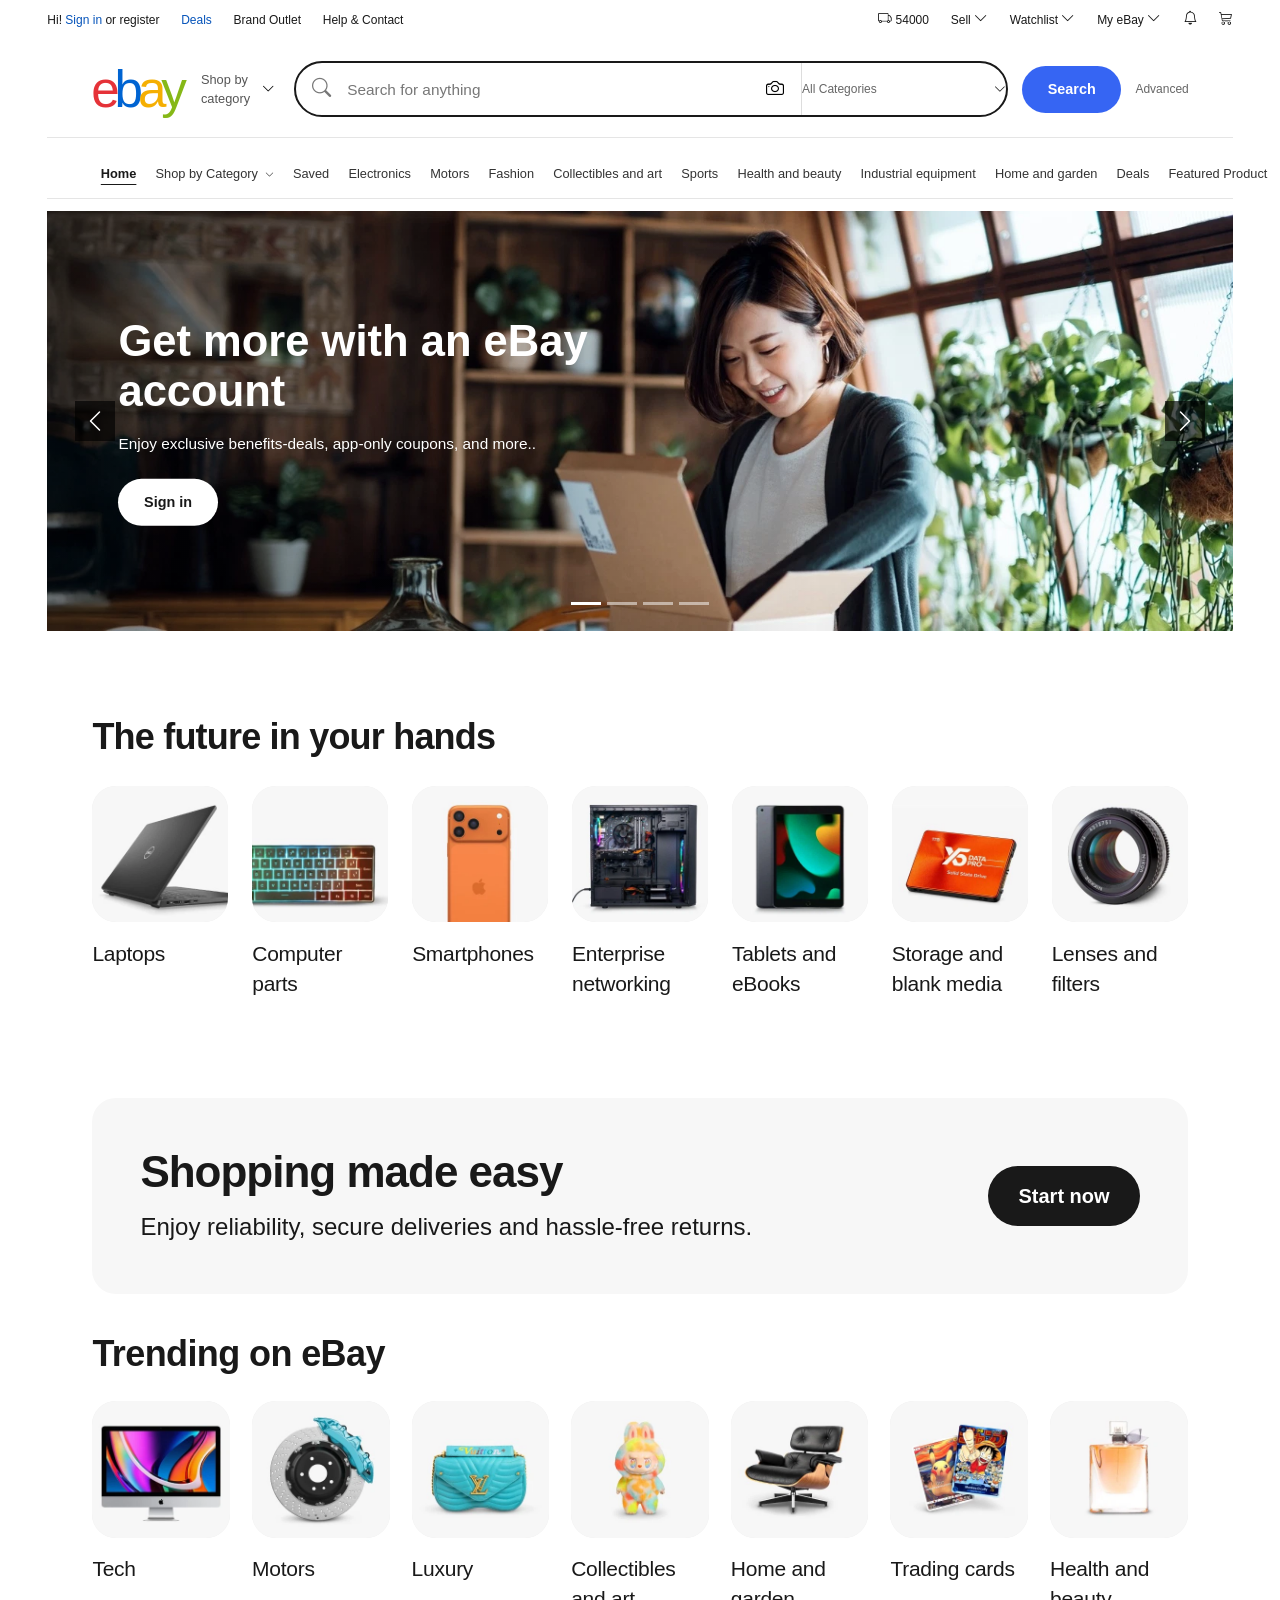
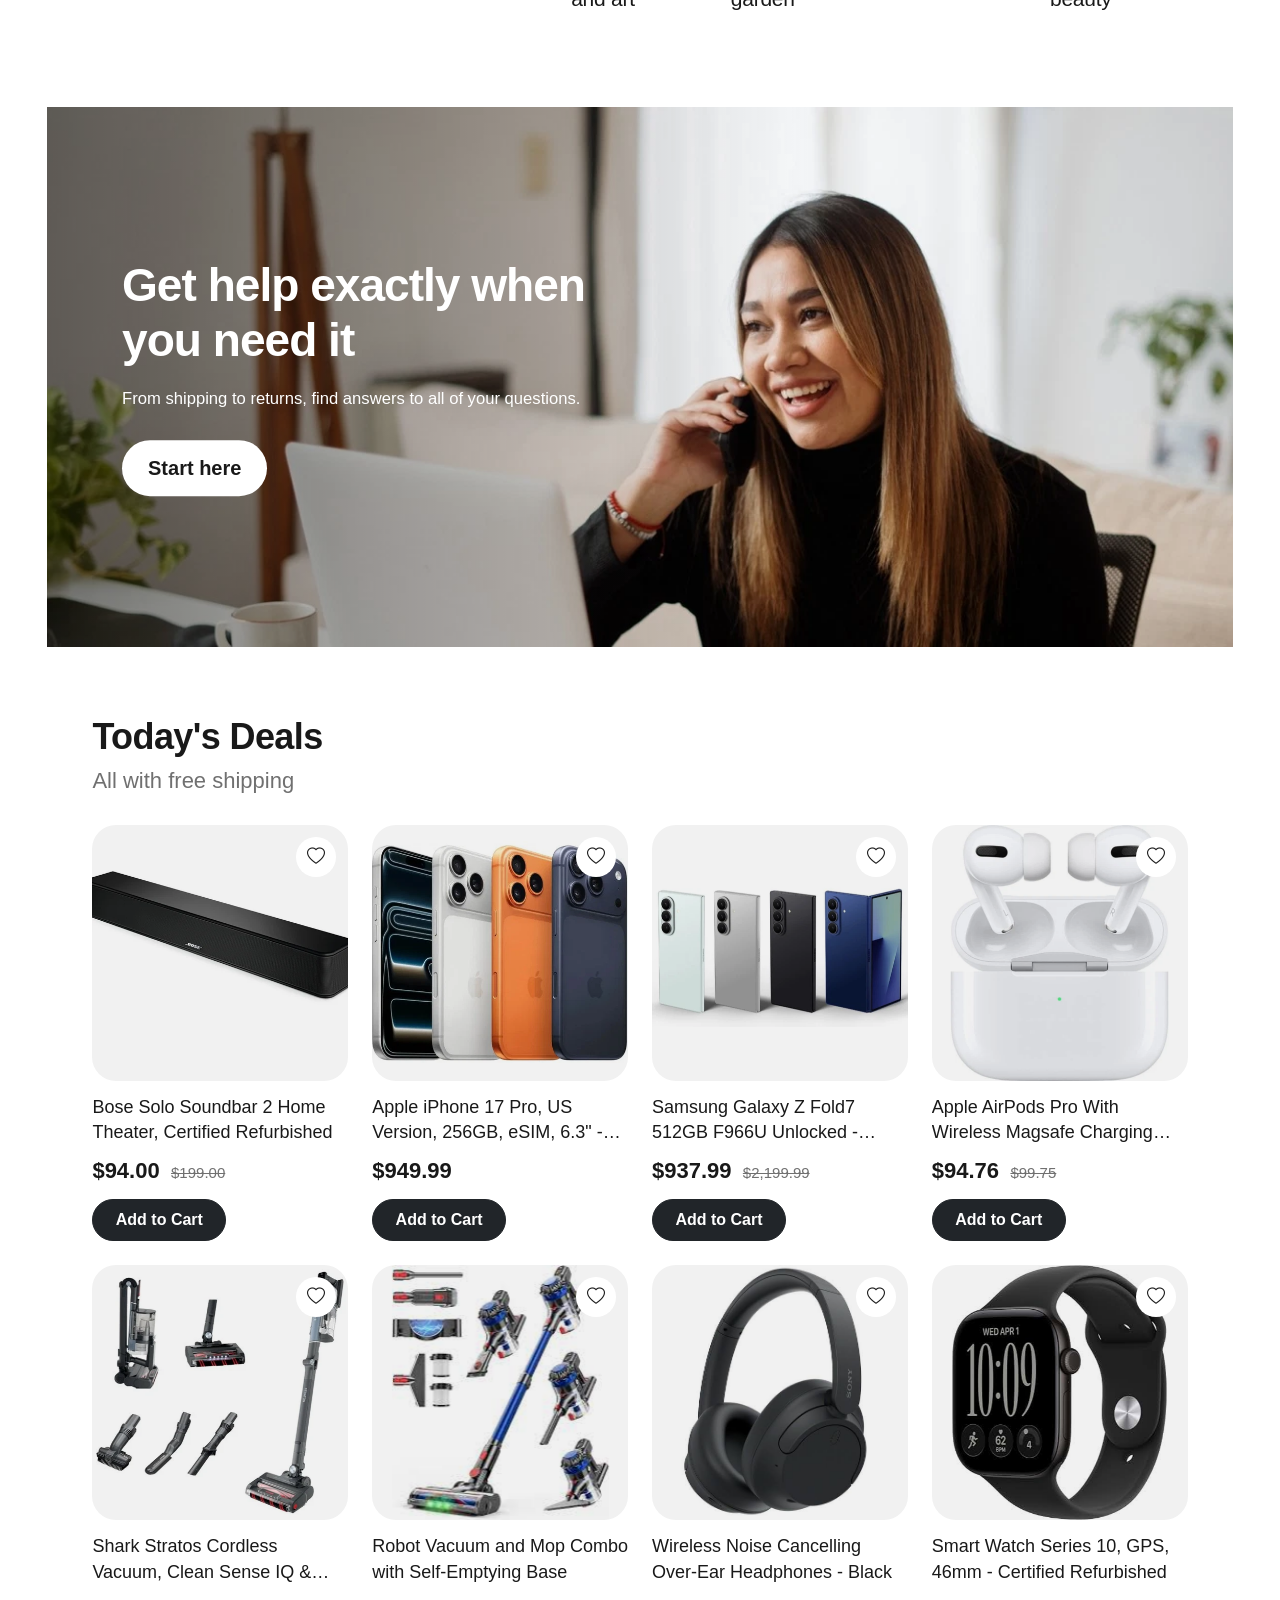
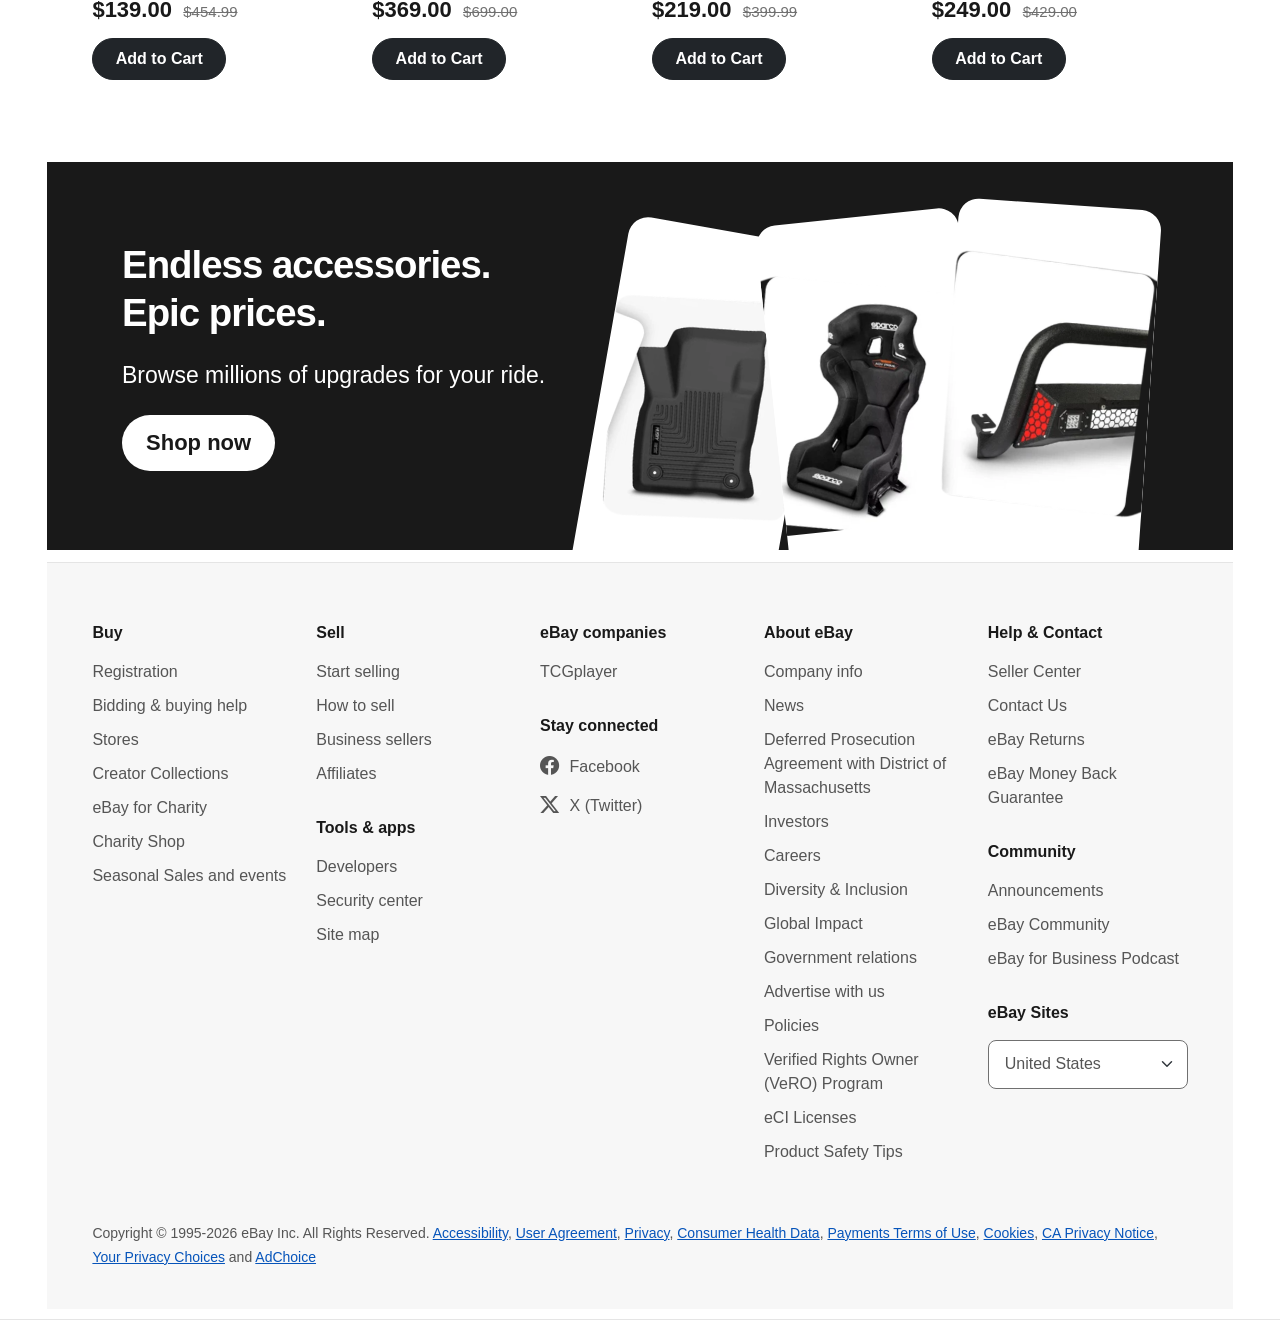
==== commit ee97f604: "TASK-1 COMPLETED" ====
--- a/midterm/ASSIGNMENT 2/index.html
+++ b/midterm/ASSIGNMENT 2/index.html
@@ -36,15 +36,14 @@
     </div>
 
     <!-- Right side links and icons -->
-    <div class="top-right">
-      <span><i class="bi bi-truck"></i> 54000</span>
-      <a href="#">Sell <i class="bi bi-chevron-down"></i></a>
-      <a href="#">Watchlist <i class="bi bi-chevron-down"></i></a>
-      <a href="#">My eBay <i class="bi bi-chevron-down"></i></a>
-      <a href="#" aria-label="Notifications"><i class="bi bi-bell"></i></a>
-      <a href="#" aria-label="Shopping cart"><i class="bi bi-cart3"></i></a>
-    </div>
-  </div>
+   <div class="top-right">
+  <span><i class="bi bi-truck"></i> 54000</span>
+  <a href="#">Sell <i class="bi bi-chevron-down"></i></a>
+  <a href="#">Watchlist <i class="bi bi-chevron-down"></i></a>
+  <a href="#">My eBay <i class="bi bi-chevron-down"></i></a>
+  <a href="#" aria-label="Notifications"><i class="bi bi-bell"></i></a>
+  <a href="checkout.html" aria-label="Shopping cart"><i class="bi bi-cart3"></i></a>
+</div>
 
 
   <!-- ===============================
@@ -94,44 +93,183 @@
   </div>
 
 
-  <!-- ===============================
-       3. NAVIGATION BAR
-       Full row on big screens, hamburger menu on tablets and phones
-  ================================ -->
-  <nav class="navbar navbar-expand-xl main-navbar" aria-label="Main navigation">
-    <div class="container-fluid">
-
-      <!-- The word "Menu" (only shown on small screens) -->
-      <span class="navbar-text d-xl-none fw-bold">Menu</span>
-
-      <!-- Hamburger button (only shown on small screens) -->
-      <button class="navbar-toggler" type="button" data-bs-toggle="collapse"
-        data-bs-target="#mainNavMenu" aria-controls="mainNavMenu"
-        aria-expanded="false" aria-label="Toggle navigation">
-        <span class="navbar-toggler-icon"></span>
-      </button>
-
-      <!-- The links. They hide inside the hamburger on small screens -->
-      <div class="collapse navbar-collapse" id="mainNavMenu">
-        <ul class="navbar-nav w-100 justify-content-xl-between">
-          <!-- "active" underlines the page we are currently on -->
-          <li class="nav-item"><a class="nav-link active" aria-current="page" href="index.html">Home</a></li>
-          <li class="nav-item"><a class="nav-link" href="#">Saved</a></li>
-          <li class="nav-item"><a class="nav-link" href="#">Electronics</a></li>
-          <li class="nav-item"><a class="nav-link" href="#">Motors</a></li>
-          <li class="nav-item"><a class="nav-link" href="#">Fashion</a></li>
-          <li class="nav-item"><a class="nav-link" href="#">Collectibles and art</a></li>
-          <li class="nav-item"><a class="nav-link" href="#">Sports</a></li>
-          <li class="nav-item"><a class="nav-link" href="#">Health and beauty</a></li>
-          <li class="nav-item"><a class="nav-link" href="#">Industrial equipment</a></li>
-          <li class="nav-item"><a class="nav-link" href="#">Home and garden</a></li>
-          <li class="nav-item"><a class="nav-link" href="index.html#deals">Deals</a></li>
-          <li class="nav-item"><a class="nav-link" href="product.html">Featured Product</a></li>
-          <li class="nav-item"><a class="nav-link" href="#">Sell</a></li>
-        </ul>
-      </div>
-    </div>
-  </nav>
+  
+<!-- 3. NAVIGATION BAR -->
+<nav class="navbar navbar-expand-xl main-navbar" aria-label="Main navigation">
+  <div class="container-fluid">
+
+    <!-- Menu label on smaller screens -->
+    <span class="navbar-text d-xl-none fw-bold">Menu</span>
+
+    <!-- Bootstrap hamburger button -->
+    <button class="navbar-toggler" type="button"
+      data-bs-toggle="collapse"
+      data-bs-target="#mainNavMenu"
+      aria-controls="mainNavMenu"
+      aria-expanded="false"
+      aria-label="Toggle navigation">
+      <span class="navbar-toggler-icon"></span>
+    </button>
+
+    <!-- Navigation links -->
+    <div class="collapse navbar-collapse" id="mainNavMenu">
+      <ul class="navbar-nav w-100 justify-content-xl-between">
+
+        <li class="nav-item">
+          <a class="nav-link active" aria-current="page"
+             href="index.html">Home</a>
+        </li>
+
+        <!-- MEGA MENU -->
+        <li class="nav-item mega-item">
+
+          <button class="nav-link mega-trigger" type="button"
+            aria-haspopup="true">
+            Shop by Category
+            <i class="bi bi-chevron-down" aria-hidden="true"></i>
+          </button>
+
+          <!-- Desktop mega-menu -->
+          <div class="mega-panel">
+
+            <div class="mega-col">
+              <h3 class="mega-heading">Electronics</h3>
+              <ul class="mega-list">
+                <li><a href="#">Laptops</a></li>
+                <li><a href="#">Smartphones</a></li>
+                <li><a href="#">Tablets and eBooks</a></li>
+                <li><a href="#">Headphones and audio</a></li>
+                <li><a href="#">Cameras and lenses</a></li>
+              </ul>
+            </div>
+
+            <div class="mega-col">
+              <h3 class="mega-heading">Motors</h3>
+              <ul class="mega-list">
+                <li><a href="#">Car parts</a></li>
+                <li><a href="#">Floor mats and seat covers</a></li>
+                <li><a href="#">Motorcycle parts</a></li>
+                <li><a href="#">Tools and equipment</a></li>
+                <li><a href="#">Wheels and tires</a></li>
+              </ul>
+            </div>
+
+            <div class="mega-col">
+              <h3 class="mega-heading">Fashion</h3>
+              <ul class="mega-list">
+                <li><a href="#">Women's clothing</a></li>
+                <li><a href="#">Men's clothing</a></li>
+                <li><a href="#">Shoes</a></li>
+                <li><a href="#">Watches</a></li>
+                <li><a href="#">Handbags</a></li>
+              </ul>
+            </div>
+
+            <div class="mega-col">
+              <h3 class="mega-heading">Home and garden</h3>
+              <ul class="mega-list">
+                <li><a href="#">Kitchen and dining</a></li>
+                <li><a href="#">Furniture</a></li>
+                <li><a href="#">Garden and outdoor</a></li>
+                <li><a href="#">Vacuums and cleaning</a></li>
+                <li><a href="#">Home improvement</a></li>
+              </ul>
+            </div>
+
+          </div>
+
+          <!-- Mobile accordion -->
+          <div class="mega-accordion">
+            <p class="mega-accordion-title">Shop by Category</p>
+
+            <details class="mega-group">
+              <summary>Electronics</summary>
+              <ul class="mega-list">
+                <li><a href="#">Laptops</a></li>
+                <li><a href="#">Smartphones</a></li>
+                <li><a href="#">Tablets and eBooks</a></li>
+                <li><a href="#">Headphones and audio</a></li>
+                <li><a href="#">Cameras and lenses</a></li>
+              </ul>
+            </details>
+
+            <details class="mega-group">
+              <summary>Motors</summary>
+              <ul class="mega-list">
+                <li><a href="#">Car parts</a></li>
+                <li><a href="#">Floor mats and seat covers</a></li>
+                <li><a href="#">Motorcycle parts</a></li>
+                <li><a href="#">Tools and equipment</a></li>
+                <li><a href="#">Wheels and tires</a></li>
+              </ul>
+            </details>
+
+            <details class="mega-group">
+              <summary>Fashion</summary>
+              <ul class="mega-list">
+                <li><a href="#">Women's clothing</a></li>
+                <li><a href="#">Men's clothing</a></li>
+                <li><a href="#">Shoes</a></li>
+                <li><a href="#">Watches</a></li>
+                <li><a href="#">Handbags</a></li>
+              </ul>
+            </details>
+
+            <details class="mega-group">
+              <summary>Home and garden</summary>
+              <ul class="mega-list">
+                <li><a href="#">Kitchen and dining</a></li>
+                <li><a href="#">Furniture</a></li>
+                <li><a href="#">Garden and outdoor</a></li>
+                <li><a href="#">Vacuums and cleaning</a></li>
+                <li><a href="#">Home improvement</a></li>
+              </ul>
+            </details>
+          </div>
+
+        </li>
+
+        <li class="nav-item">
+          <a class="nav-link" href="#">Saved</a>
+        </li>
+        <li class="nav-item">
+          <a class="nav-link" href="#">Electronics</a>
+        </li>
+        <li class="nav-item">
+          <a class="nav-link" href="#">Motors</a>
+        </li>
+        <li class="nav-item">
+          <a class="nav-link" href="#">Fashion</a>
+        </li>
+        <li class="nav-item">
+          <a class="nav-link" href="#">Collectibles and art</a>
+        </li>
+        <li class="nav-item">
+          <a class="nav-link" href="#">Sports</a>
+        </li>
+        <li class="nav-item">
+          <a class="nav-link" href="#">Health and beauty</a>
+        </li>
+        <li class="nav-item">
+          <a class="nav-link" href="#">Industrial equipment</a>
+        </li>
+        <li class="nav-item">
+          <a class="nav-link" href="#">Home and garden</a>
+        </li>
+        <li class="nav-item">
+          <a class="nav-link" href="index.html#deals">Deals</a>
+        </li>
+        <li class="nav-item">
+          <a class="nav-link" href="product.html">Featured Product</a>
+        </li>
+        <li class="nav-item">
+          <a class="nav-link" href="#">Sell</a>
+        </li>
+
+      </ul>
+    </div>
+  </div>
+</nav>
 
 
   <!-- ===============================
--- a/midterm/ASSIGNMENT 2/style.css
+++ b/midterm/ASSIGNMENT 2/style.css
@@ -1804,4 +1804,164 @@
   .product-description {
     font-size: 16px;
   }
+}
+/* =========================================
+   MEGA MENU - "Shop by Category" (no JavaScript)
+   Wide screens (1200px+): full-width panel on :hover / :focus-within
+   Small screens: <details> accordion inside the hamburger menu
+========================================= */
+
+/* Navbar sits in its own layer ABOVE the page (cards, carousel, hover effects).
+   The panel is absolutely positioned, so it never pushes content down. */
+.main-navbar {
+  position: relative;
+  z-index: 2000;
+  background: #fff;
+}
+
+/* Make the <button> look like the other nav links */
+.mega-trigger {
+  background: none;
+  border: 0;
+  cursor: pointer;
+  color: var(--bs-navbar-color);
+}
+
+.mega-trigger:hover,
+.mega-trigger:focus-visible {
+  color: var(--bs-navbar-hover-color);
+}
+
+.mega-trigger:focus-visible {
+  outline: 2px solid #3665f3;
+  outline-offset: 2px;
+}
+
+.mega-trigger .bi {
+  font-size: 0.7em;
+  margin-left: 0.2rem;
+}
+
+/* ---------- Wide screens ---------- */
+@media (min-width: 1200px) {
+  /* <li> must NOT be positioned, so the panel spans the whole navbar */
+  .mega-item {
+    position: static;
+  }
+
+  .mega-accordion {
+    display: none;
+  }
+
+  .mega-panel {
+    display: none;                          /* closed by default */
+    position: absolute;                     /* floats over the page */
+    top: 100%;                              /* right under the navbar */
+    left: 0;
+    right: 0;                               /* full width */
+    z-index: 2001;
+    padding: 1.5rem 3.7% 2rem;
+    background: #fff;
+    border-top: 1px solid #e5e5e5;
+    border-bottom: 1px solid #e5e5e5;
+    box-shadow: 0 12px 24px rgba(0, 0, 0, 0.18);
+    grid-template-columns: repeat(4, 1fr);  /* 4 columns */
+    gap: 1.5rem 2rem;
+  }
+
+  /* Invisible strip filling the small gap between the item and the panel,
+     so the pointer can move into the panel without it closing */
+  .mega-panel::before {
+    content: "";
+    position: absolute;
+    left: 0;
+    right: 0;
+    top: -0.8rem;
+    height: 0.8rem;
+  }
+
+  /* OPEN: pointer over item/panel, OR keyboard focus anywhere inside */
+  .mega-item:hover .mega-panel,
+  .mega-item:focus-within .mega-panel {
+    display: grid;
+  }
+
+  .mega-item:hover .mega-trigger,
+  .mega-item:focus-within .mega-trigger {
+    color: var(--bs-navbar-hover-color);
+    text-decoration: underline;
+    text-underline-offset: 6px;
+  }
+}
+
+.mega-heading {
+  margin: 0 0 0.6rem;
+  padding-bottom: 0.4rem;
+  font-size: 1rem;
+  font-weight: 700;
+  border-bottom: 2px solid #0654ba;
+}
+
+.mega-list {
+  list-style: none;
+  margin: 0;
+  padding: 0;
+}
+
+.mega-list a {
+  display: block;
+  padding: 0.3rem 0;
+  font-size: 0.95rem;
+  color: #333;
+}
+
+.mega-list a:hover,
+.mega-list a:focus-visible {
+  color: #0654ba;
+  text-decoration: underline;
+}
+
+/* ---------- Small screens (inside the hamburger) ---------- */
+@media (max-width: 1199.98px) {
+  .mega-trigger,
+  .mega-panel {
+    display: none;
+  }
+
+  .mega-accordion-title {
+    margin: 0;
+    padding: 0.7rem 0.25rem;
+    font-weight: 700;
+    border-bottom: 1px solid #f0f0f0;
+  }
+
+  .mega-group {
+    border-bottom: 1px solid #f0f0f0;
+  }
+
+  .mega-group summary {
+    display: flex;
+    justify-content: space-between;
+    align-items: center;
+    padding: 0.7rem 0.25rem 0.7rem 1rem;
+    cursor: pointer;
+    list-style: none;                       /* hide default arrow */
+  }
+
+  .mega-group summary::-webkit-details-marker {
+    display: none;
+  }
+
+  .mega-group summary::after {
+    content: "+";
+    font-weight: 700;
+  }
+
+  .mega-group[open] summary::after {
+    content: "\2212";                       /* minus sign */
+  }
+
+  .mega-group .mega-list {
+    padding: 0 0.25rem 0.6rem 2rem;
+  }
 }
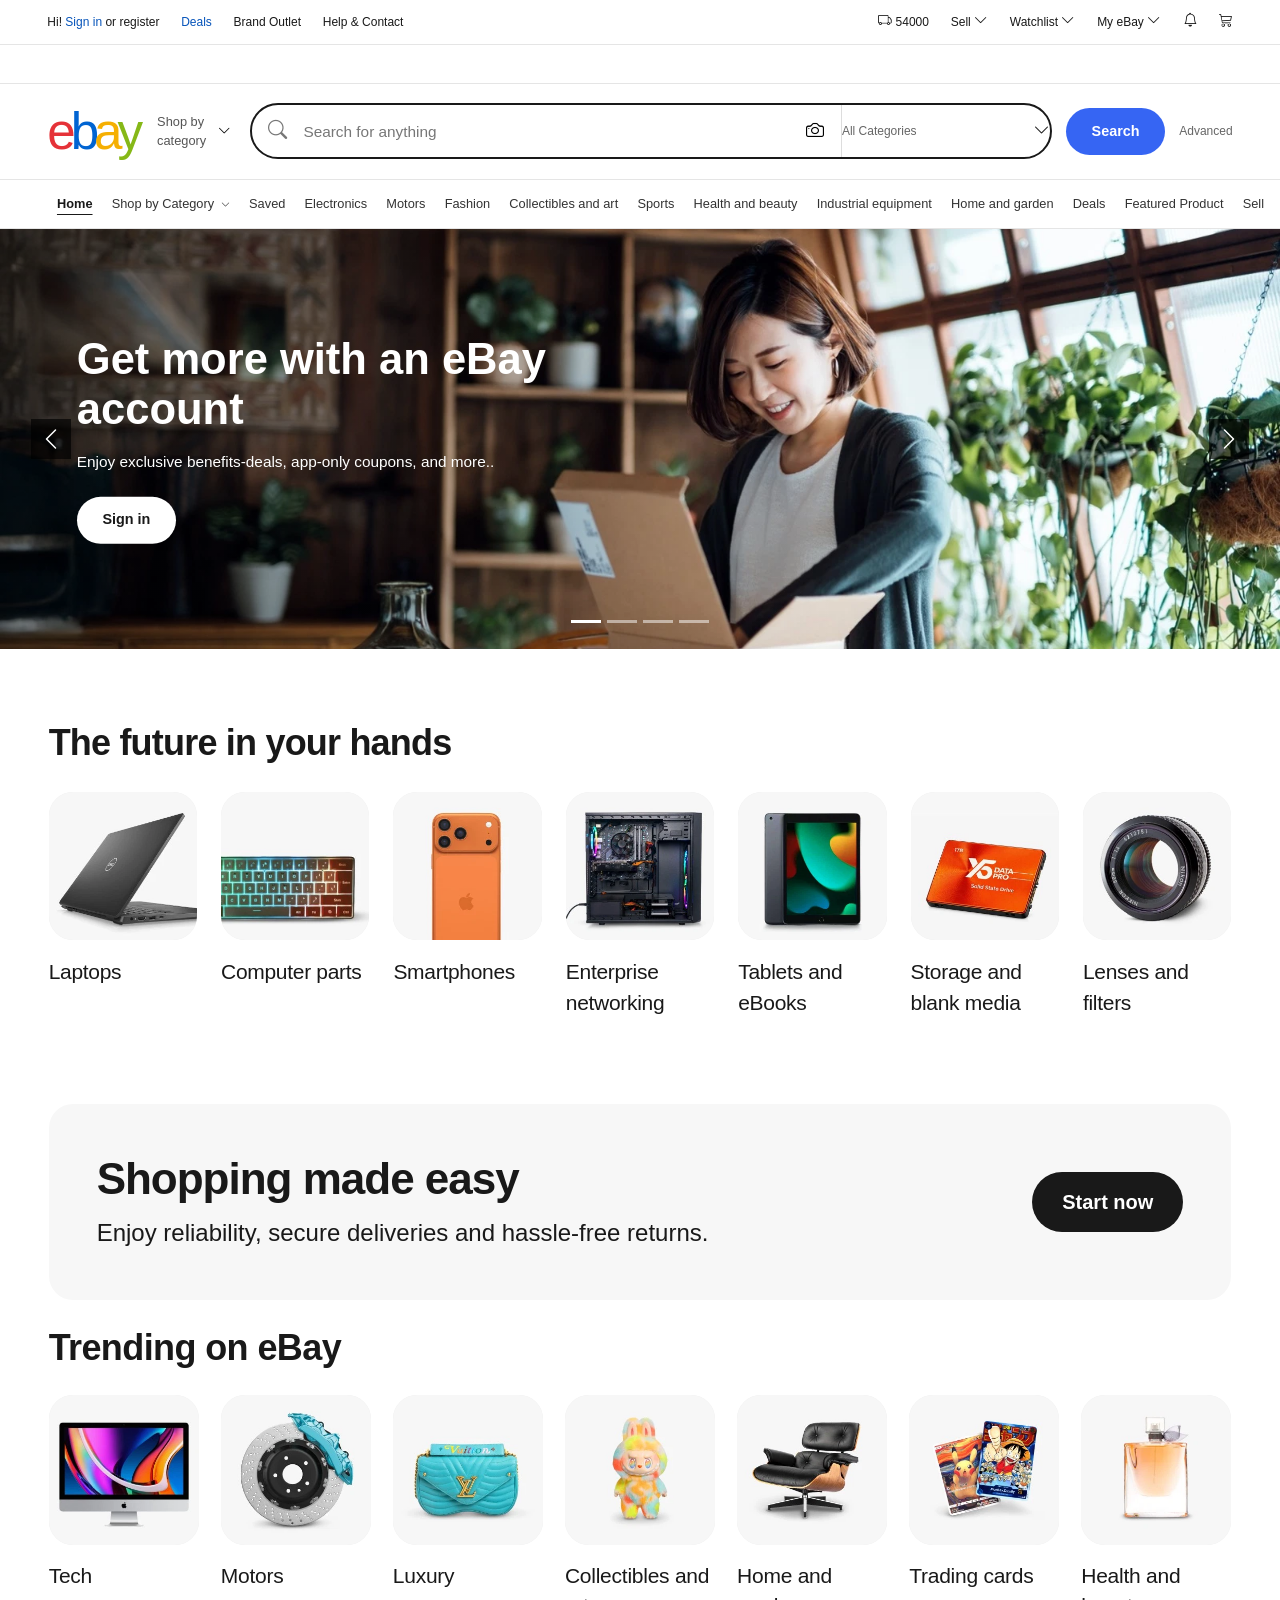
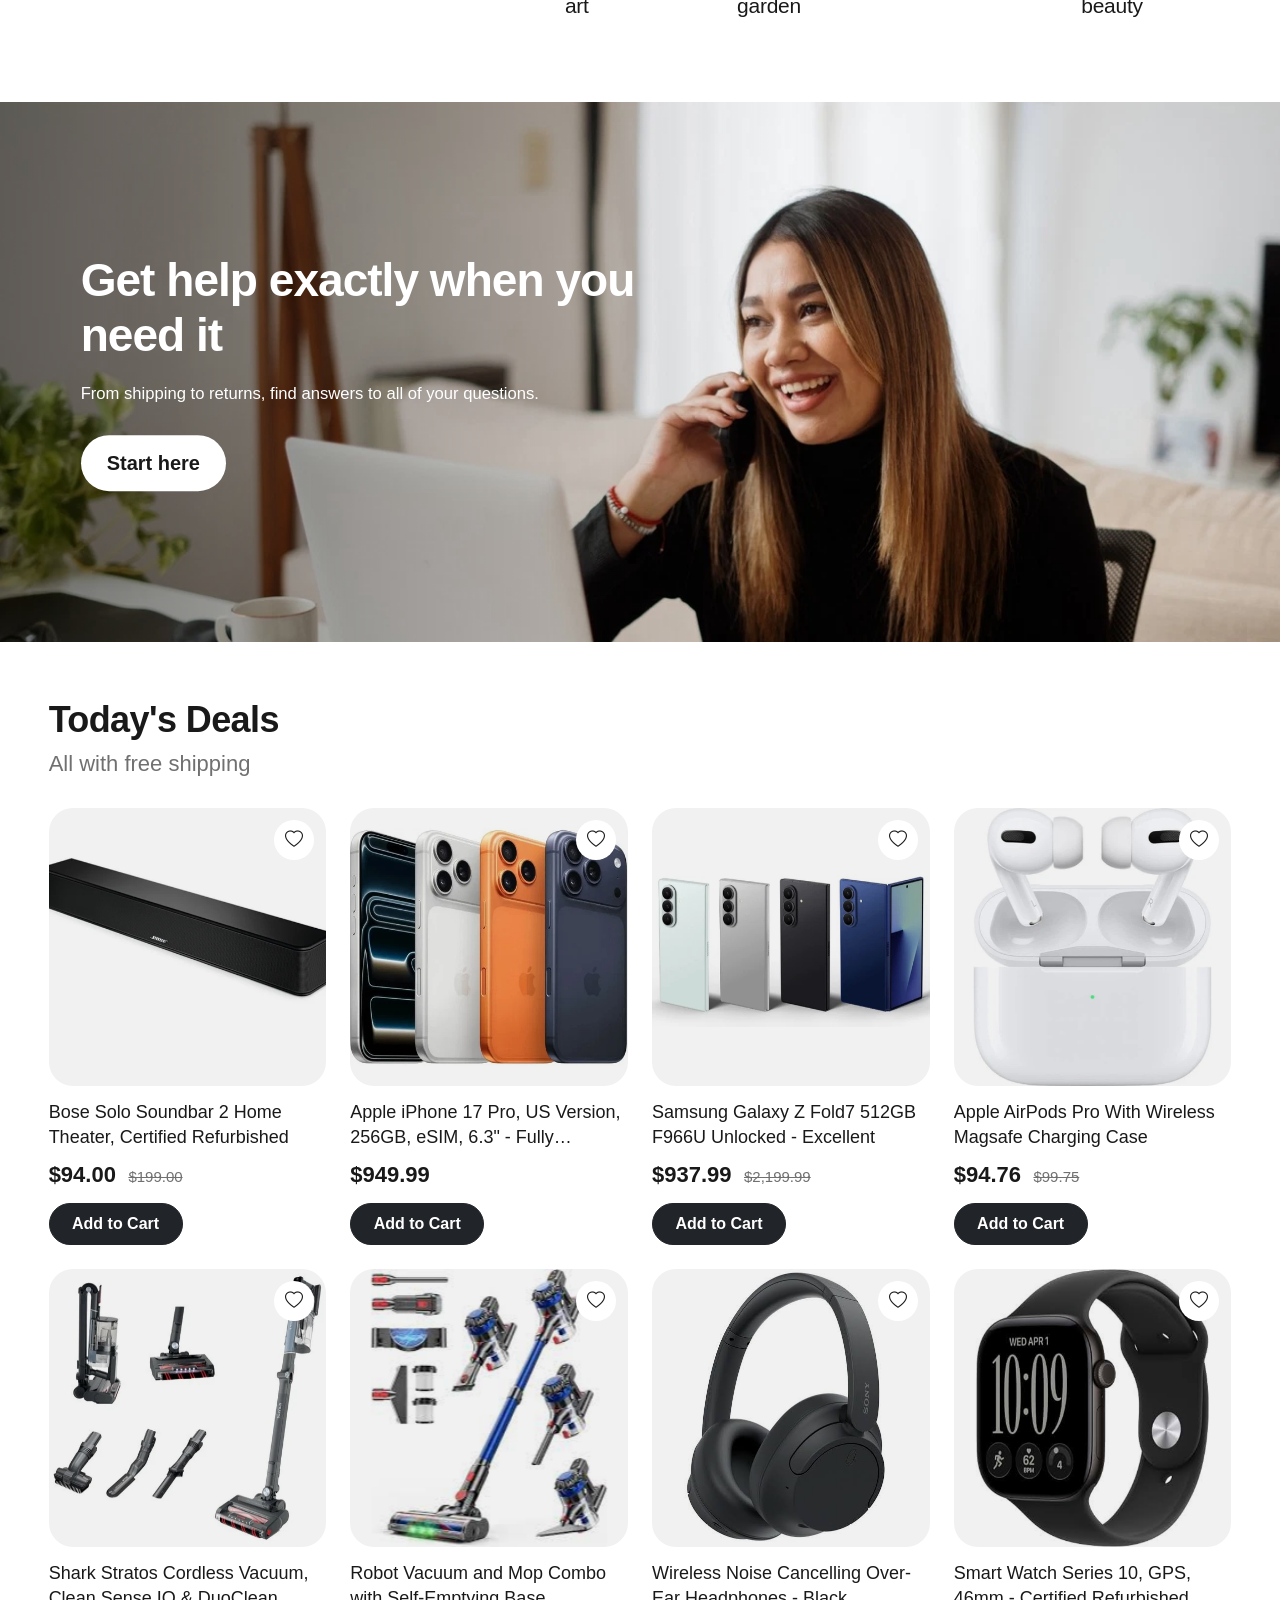
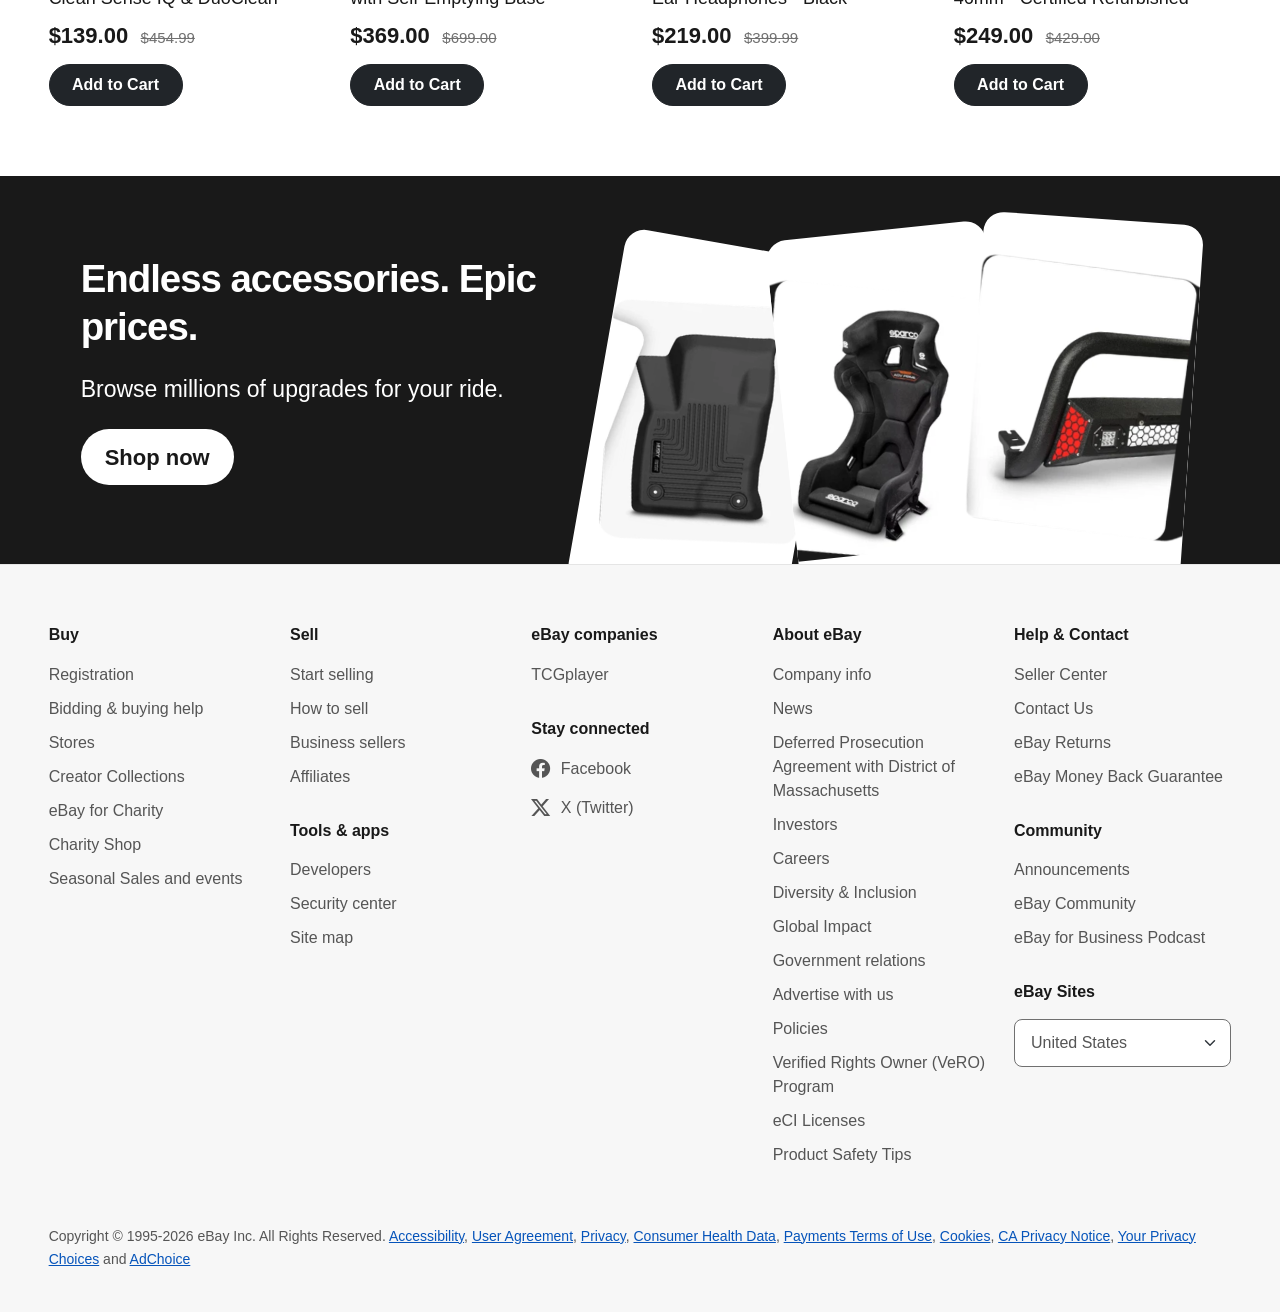
==== commit 6b2edb20: "midterm: task 3 cart badge, mini cart and per-product limit add README.md and PDF REPORT" ====
--- a/midterm/ASSIGNMENT 2/index.html
+++ b/midterm/ASSIGNMENT 2/index.html
@@ -16,8 +16,11 @@
   <!-- Bootstrap Icons: the small icons (cart, bell, heart, etc.) -->
   <link rel="stylesheet" href="https://cdn.jsdelivr.net/npm/bootstrap-icons@1.11.3/font/bootstrap-icons.min.css" />
 
+ 
+
   <!-- Our own styles (all the custom design lives in this file) -->
   <link rel="stylesheet" href="style.css" />
+   <script src="script.js" defer></script>
 </head>
 
 <body>
@@ -36,13 +39,36 @@
     </div>
 
     <!-- Right side links and icons -->
-   <div class="top-right">
-  <span><i class="bi bi-truck"></i> 54000</span>
-  <a href="#">Sell <i class="bi bi-chevron-down"></i></a>
-  <a href="#">Watchlist <i class="bi bi-chevron-down"></i></a>
-  <a href="#">My eBay <i class="bi bi-chevron-down"></i></a>
-  <a href="#" aria-label="Notifications"><i class="bi bi-bell"></i></a>
-  <a href="checkout.html" aria-label="Shopping cart"><i class="bi bi-cart3"></i></a>
+  <div class="top-right">
+    <span><i class="bi bi-truck"></i> 54000</span>
+    <a href="#">Sell <i class="bi bi-chevron-down"></i></a>
+    <a href="#">Watchlist <i class="bi bi-chevron-down"></i></a>
+    <a href="#">My eBay <i class="bi bi-chevron-down"></i></a>
+    <a href="#" aria-label="Notifications">
+      <i class="bi bi-bell"></i>
+    </a>
+      <div class="cart-wrap">
+      <a href="checkout.html" id="cart-toggle" aria-label="Shopping cart"
+         aria-expanded="false" aria-controls="mini-cart">
+        <i class="bi bi-cart3"></i>
+        <span id="cart-badge" class="cart-badge" hidden>0</span>
+      </a>
+
+      <div id="mini-cart" class="mini-cart" hidden>
+        <h2 class="mini-cart-title">Your cart</h2>
+        <ul id="cart-list" class="mini-cart-list"></ul>
+        <p class="mini-cart-total">Total: <strong id="cart-total">$0.00</strong></p>
+        <a class="mini-cart-checkout" href="checkout.html">Go to checkout</a>
+      </div>
+    </div>
+</a>
+  </div>
+
+</div> <!-- CLOSES top-bar -->
+
+<!-- MAIN HEADER -->
+<div class="main-header">
+  <!-- Keep your existing logo, category button and search form here -->
 </div>
 
 
--- a/midterm/ASSIGNMENT 2/style.css
+++ b/midterm/ASSIGNMENT 2/style.css
@@ -1964,4 +1964,128 @@
   .mega-group .mega-list {
     padding: 0 0.25rem 0.6rem 2rem;
   }
+}
+/* =========================================
+   CART BADGE + MINI CART (Task 3)
+========================================= */
+
+.cart-wrap {
+  position: relative;
+  z-index: 3000;                            /* above the navbar and the mega menu */
+}
+
+#cart-toggle {
+  position: relative;
+  display: inline-block;
+}
+
+.cart-badge {
+  position: absolute;
+  top: -0.55rem;
+  right: -0.7rem;
+  min-width: 1.15rem;
+  padding: 0 0.3rem;
+  font-size: 0.7rem;
+  font-weight: 700;
+  line-height: 1.15rem;
+  text-align: center;
+  color: #fff;
+  background: #c00;
+  border-radius: 999px;
+}
+
+.cart-badge[hidden] {
+  display: none;
+}
+
+.mini-cart {
+  position: absolute;
+  top: 100%;
+  right: 0;
+  width: min(22rem, 90vw);
+  margin-top: 0.6rem;
+  padding: 1rem;
+  font-size: 0.9rem;
+  color: #191919;
+  background: #fff;
+  border: 1px solid #ccc;
+  border-radius: 8px;
+  box-shadow: 0 10px 24px rgba(0, 0, 0, 0.2);
+}
+
+.mini-cart[hidden] {
+  display: none;
+}
+
+.mini-cart-title {
+  margin: 0 0 0.6rem;
+  font-size: 1.1rem;
+}
+
+.mini-cart-list {
+  list-style: none;
+  margin: 0;
+  padding: 0;
+  max-height: 16rem;
+  overflow-y: auto;
+}
+
+.mini-cart-item {
+  display: grid;
+  grid-template-columns: 1fr auto auto;
+  gap: 0.6rem;
+  align-items: center;
+  padding: 0.5rem 0;
+  border-bottom: 1px solid #eee;
+}
+
+.mini-cart-name {
+  overflow: hidden;
+  text-overflow: ellipsis;
+  white-space: nowrap;
+}
+
+.mini-cart-price {
+  font-weight: 700;
+}
+
+.mini-cart-remove {
+  padding: 0.2rem 0.6rem;
+  font-size: 0.8rem;
+  color: #c00;
+  background: #fff;
+  border: 1px solid #c00;
+  border-radius: 999px;
+  cursor: pointer;
+}
+
+.mini-cart-remove:hover {
+  color: #fff;
+  background: #c00;
+}
+
+.mini-cart-empty {
+  padding: 0.5rem 0;
+  color: #707070;
+}
+
+.mini-cart-total {
+  margin: 0.8rem 0;
+  text-align: right;
+  font-size: 1rem;
+}
+
+.mini-cart-checkout {
+  display: block;
+  padding: 0.6rem;
+  text-align: center;
+  font-weight: 700;
+  color: #fff;
+  background: #3665f3;
+  border-radius: 999px;
+}
+
+.mini-cart-checkout:hover {
+  text-decoration: none;
+  background: #0654ba;
 }
